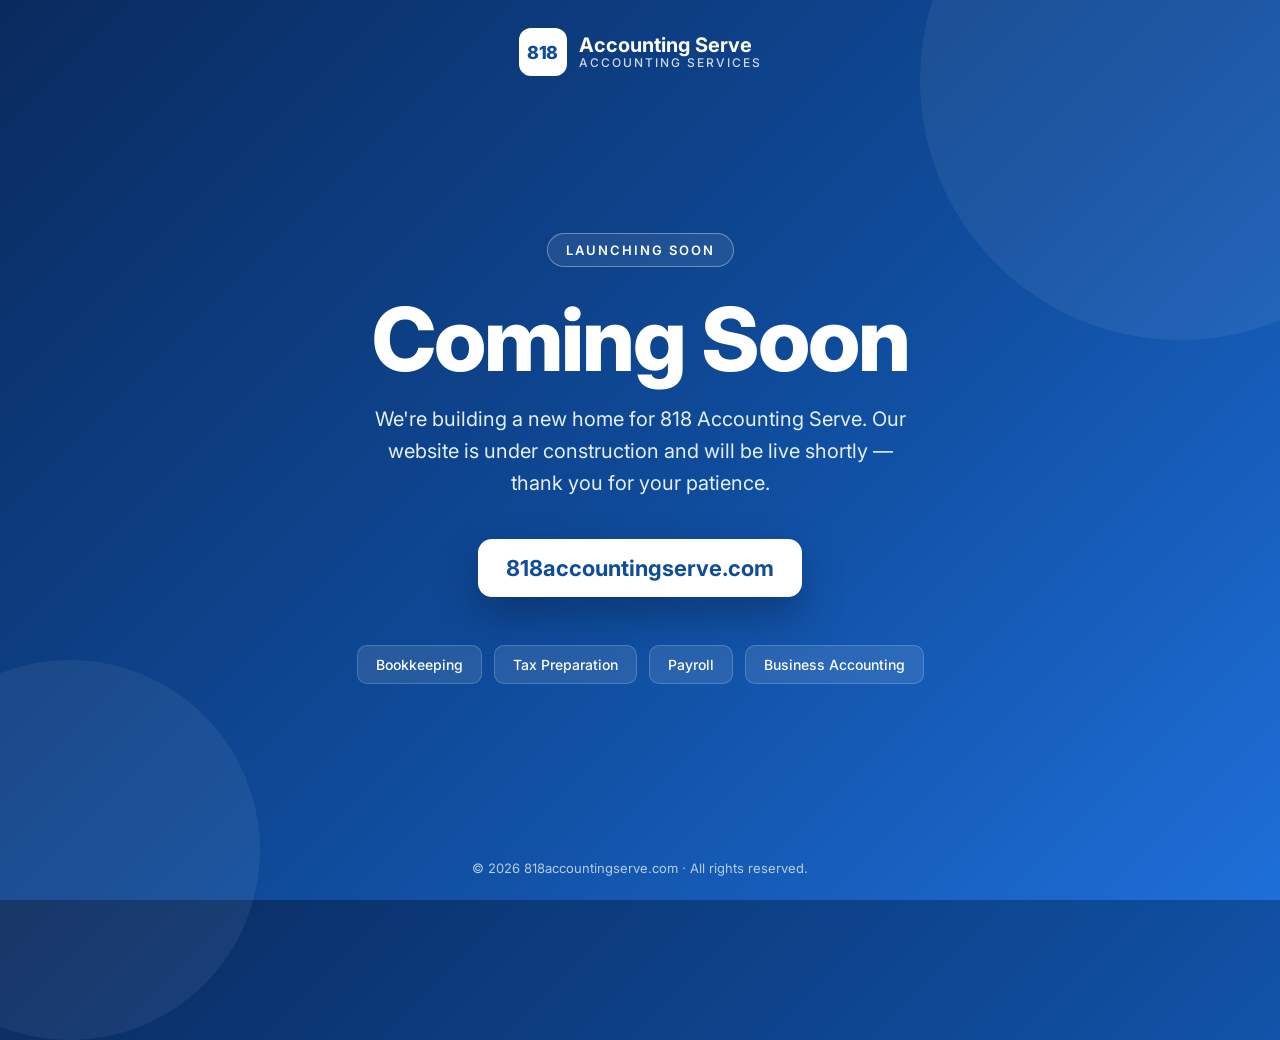
==== index.html @ 69076a6e "init" ====
<!DOCTYPE html>
<html lang="en">
<head>
  <meta charset="UTF-8">
  <meta name="viewport" content="width=device-width, initial-scale=1.0">
  <title>818 Accounting Serve — Coming Soon</title>
  <meta name="description" content="818 Accounting Serve — our new website is coming soon.">
  <link rel="preconnect" href="https://fonts.googleapis.com">
  <link rel="preconnect" href="https://fonts.gstatic.com" crossorigin>
  <link href="https://fonts.googleapis.com/css2?family=Inter:wght@400;500;600;700;800&display=swap" rel="stylesheet">
  <style>
    :root {
      --blue-900: #0a2a5e;
      --blue-700: #0f4c9c;
      --blue-500: #1e6fd9;
      --blue-100: #e6f0fc;
      --white: #ffffff;
    }

    * { box-sizing: border-box; margin: 0; padding: 0; }

    html, body { height: 100%; }

    body {
      font-family: "Inter", system-ui, -apple-system, "Segoe UI", Roboto, sans-serif;
      color: var(--white);
      background: linear-gradient(135deg, var(--blue-900) 0%, var(--blue-700) 55%, var(--blue-500) 100%);
      min-height: 100vh;
      display: flex;
      flex-direction: column;
      overflow-x: hidden;
      position: relative;
    }

    /* soft decorative circles */
    body::before,
    body::after {
      content: "";
      position: absolute;
      border-radius: 50%;
      background: rgba(255, 255, 255, 0.06);
      pointer-events: none;
    }
    body::before { width: 520px; height: 520px; top: -180px; right: -160px; }
    body::after  { width: 380px; height: 380px; bottom: -140px; left: -120px; }

    header {
      padding: 28px 24px;
      display: flex;
      justify-content: center;
      position: relative;
      z-index: 1;
    }

    .logo {
      display: flex;
      align-items: center;
      gap: 12px;
      text-decoration: none;
      color: var(--white);
    }
    .logo-mark {
      width: 48px;
      height: 48px;
      border-radius: 12px;
      background: var(--white);
      color: var(--blue-700);
      display: grid;
      place-items: center;
      font-weight: 800;
      font-size: 18px;
      letter-spacing: -0.5px;
    }
    .logo-text {
      font-weight: 700;
      font-size: 20px;
      line-height: 1.1;
    }
    .logo-text span {
      display: block;
      font-weight: 500;
      font-size: 12px;
      letter-spacing: 2px;
      text-transform: uppercase;
      opacity: 0.8;
    }

    main {
      flex: 1;
      display: flex;
      align-items: center;
      justify-content: center;
      padding: 24px 16px 48px;
      position: relative;
      z-index: 1;
    }

    .card {
      max-width: 720px;
      width: 100%;
      text-align: center;
    }

    .badge {
      display: inline-block;
      padding: 8px 18px;
      border: 1px solid rgba(255, 255, 255, 0.35);
      border-radius: 999px;
      font-size: 13px;
      font-weight: 600;
      letter-spacing: 2px;
      text-transform: uppercase;
      margin-bottom: 28px;
      background: rgba(255, 255, 255, 0.08);
    }

    h1 {
      font-size: clamp(44px, 9vw, 88px);
      font-weight: 800;
      letter-spacing: -2px;
      line-height: 1;
      margin-bottom: 20px;
    }

    .tagline {
      font-size: clamp(16px, 2.4vw, 20px);
      line-height: 1.6;
      color: var(--blue-100);
      max-width: 560px;
      margin: 0 auto 40px;
    }

    .domain {
      display: inline-block;
      background: var(--white);
      color: var(--blue-700);
      font-weight: 700;
      font-size: clamp(16px, 2.6vw, 22px);
      padding: 16px 28px;
      border-radius: 14px;
      box-shadow: 0 18px 40px rgba(5, 20, 50, 0.35);
      text-decoration: none;
      word-break: break-all;
      transition: transform 0.2s ease, box-shadow 0.2s ease;
    }
    .domain:hover {
      transform: translateY(-2px);
      box-shadow: 0 22px 48px rgba(5, 20, 50, 0.45);
    }

    .services {
      display: flex;
      flex-wrap: wrap;
      justify-content: center;
      gap: 12px;
      margin-top: 48px;
      list-style: none;
    }
    .services li {
      padding: 10px 18px;
      border-radius: 10px;
      background: rgba(255, 255, 255, 0.1);
      border: 1px solid rgba(255, 255, 255, 0.18);
      font-size: 14px;
      font-weight: 500;
    }

    footer {
      text-align: center;
      padding: 24px 16px;
      font-size: 13px;
      color: rgba(255, 255, 255, 0.7);
      position: relative;
      z-index: 1;
    }
  </style>
</head>
<body>
  <header>
    <a class="logo" href="https://818accountingserve.com">
      <div class="logo-mark">818</div>
      <div class="logo-text">
        Accounting Serve
        <span>Accounting Services</span>
      </div>
    </a>
  </header>

  <main>
    <div class="card">
      <div class="badge">Launching Soon</div>
      <h1>Coming Soon</h1>
      <p class="tagline">
        We're building a new home for 818 Accounting Serve.
        Our website is under construction and will be live shortly — thank you for your patience.
      </p>

      <a class="domain" href="https://818accountingserve.com">818accountingserve.com</a>

      <ul class="services">
        <li>Bookkeeping</li>
        <li>Tax Preparation</li>
        <li>Payroll</li>
        <li>Business Accounting</li>
      </ul>
    </div>
  </main>

  <footer>
    &copy; <span id="year">2026</span> 818accountingserve.com &middot; All rights reserved.
  </footer>

  <script>
    document.getElementById("year").textContent = new Date().getFullYear();
  </script>
</body>
</html>
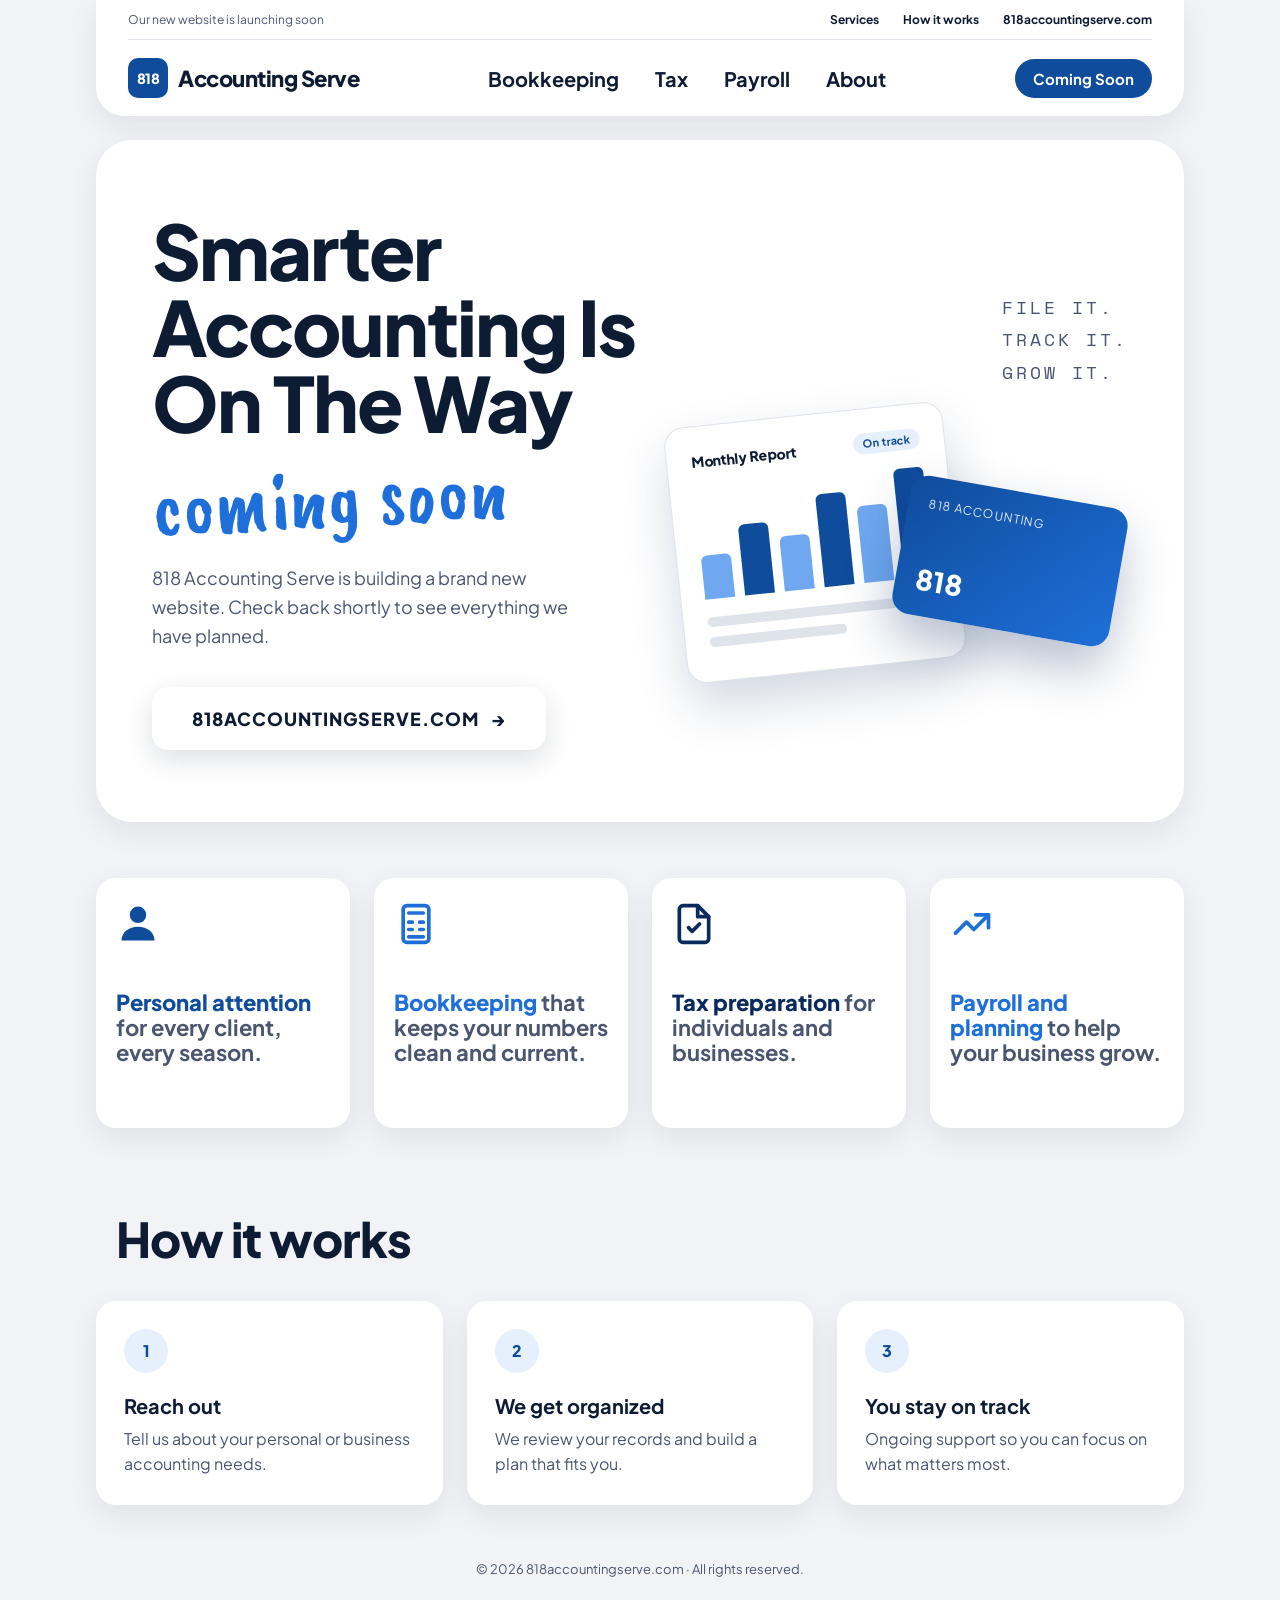
==== commit 0ee1ef6d: "UI work" ====
--- a/index.html
+++ b/index.html
@@ -3,212 +3,410 @@
 <head>
   <meta charset="UTF-8">
   <meta name="viewport" content="width=device-width, initial-scale=1.0">
-  <title>818 Accounting Serve — Coming Soon</title>
-  <meta name="description" content="818 Accounting Serve — our new website is coming soon.">
+  <title>818 Accounting Serve | Coming Soon</title>
+  <meta name="description" content="818 Accounting Serve. Our new website is coming soon.">
   <link rel="preconnect" href="https://fonts.googleapis.com">
   <link rel="preconnect" href="https://fonts.gstatic.com" crossorigin>
-  <link href="https://fonts.googleapis.com/css2?family=Inter:wght@400;500;600;700;800&display=swap" rel="stylesheet">
+  <link href="https://fonts.googleapis.com/css2?family=Plus+Jakarta+Sans:wght@500;600;700;800&family=Caveat+Brush&family=Space+Mono&display=swap" rel="stylesheet">
   <style>
     :root {
+      --page: #f2f3f6;
+      --white: #ffffff;
+      --ink: #0d1b33;
+      --muted: #4a5670;
       --blue-900: #0a2a5e;
       --blue-700: #0f4c9c;
       --blue-500: #1e6fd9;
+      --blue-300: #6fa8f0;
       --blue-100: #e6f0fc;
-      --white: #ffffff;
+      --line: #dfe3ea;
+      --shadow: 0 10px 30px rgba(13, 27, 51, 0.08);
     }
 
     * { box-sizing: border-box; margin: 0; padding: 0; }
 
-    html, body { height: 100%; }
-
     body {
-      font-family: "Inter", system-ui, -apple-system, "Segoe UI", Roboto, sans-serif;
+      font-family: "Plus Jakarta Sans", system-ui, -apple-system, "Segoe UI", Roboto, sans-serif;
+      background: var(--page);
+      color: var(--ink);
+      overflow-x: hidden;
+    }
+
+    a { color: inherit; text-decoration: none; }
+
+    .wrap {
+      max-width: 1120px;
+      margin: 0 auto;
+      padding: 0 16px;
+    }
+
+    /* ---------- Header ---------- */
+    .header {
+      background: var(--white);
+      border-radius: 0 0 28px 28px;
+      box-shadow: var(--shadow);
+      padding: 0 32px;
+    }
+    .topbar {
+      display: flex;
+      justify-content: space-between;
+      align-items: center;
+      gap: 16px;
+      padding: 12px 0;
+      border-bottom: 1px solid var(--line);
+      font-size: 12px;
+      color: var(--muted);
+    }
+    .topbar nav { display: flex; gap: 24px; font-weight: 700; color: var(--ink); }
+    .navbar {
+      display: flex;
+      justify-content: space-between;
+      align-items: center;
+      padding: 18px 0;
+    }
+    .logo {
+      display: flex;
+      align-items: center;
+      gap: 10px;
+      font-weight: 800;
+      font-size: 22px;
+      letter-spacing: -0.5px;
+    }
+    .logo-mark {
+      width: 40px;
+      height: 40px;
+      border-radius: 10px;
+      background: var(--blue-700);
       color: var(--white);
-      background: linear-gradient(135deg, var(--blue-900) 0%, var(--blue-700) 55%, var(--blue-500) 100%);
-      min-height: 100vh;
+      display: grid;
+      place-items: center;
+      font-size: 14px;
+    }
+    .menu { display: flex; gap: 36px; font-weight: 700; font-size: 20px; }
+    .menu a:hover { color: var(--blue-500); }
+    .notify {
+      font-weight: 700;
+      font-size: 15px;
+      padding: 10px 18px;
+      border-radius: 999px;
+      background: var(--blue-700);
+      color: var(--white);
+    }
+    .notify:hover { background: var(--blue-500); }
+
+    /* ---------- Hero ---------- */
+    .hero {
+      margin-top: 24px;
+      background: var(--white);
+      border-radius: 36px;
+      box-shadow: var(--shadow);
+      display: grid;
+      grid-template-columns: 1.1fr 1fr;
+      align-items: center;
+      gap: 24px;
+      padding: 72px 56px;
+      position: relative;
+      overflow: hidden;
+    }
+    .hero h1 {
+      font-size: clamp(44px, 6.5vw, 76px);
+      font-weight: 800;
+      line-height: 1;
+      letter-spacing: -2px;
+    }
+    .script {
+      font-family: "Caveat Brush", cursive;
+      color: var(--blue-500);
+      font-size: clamp(48px, 7vw, 84px);
+      line-height: 1.1;
+      margin: 12px 0 20px;
+      transform: rotate(-3deg);
+      display: inline-block;
+    }
+    .hero p {
+      color: var(--muted);
+      font-size: 18px;
+      line-height: 1.6;
+      max-width: 440px;
+      margin-bottom: 36px;
+    }
+    .btn {
+      display: inline-flex;
+      align-items: center;
+      gap: 12px;
+      padding: 20px 40px;
+      border-radius: 16px;
+      background: var(--white);
+      box-shadow: 0 10px 28px rgba(13, 27, 51, 0.14);
+      font-weight: 800;
+      font-size: 18px;
+      letter-spacing: 1px;
+      text-transform: uppercase;
+      transition: transform 0.2s ease, box-shadow 0.2s ease;
+    }
+    .btn:hover { transform: translateY(-2px); box-shadow: 0 14px 34px rgba(13, 27, 51, 0.18); }
+
+    /* hero visual */
+    .visual {
+      position: relative;
+      min-height: 380px;
+    }
+    .mono {
+      font-family: "Space Mono", monospace;
+      font-size: 18px;
+      letter-spacing: 3px;
+      line-height: 1.8;
+      color: var(--muted);
+      position: absolute;
+      top: 0;
+      right: 0;
+    }
+    .doc {
+      position: absolute;
+      left: 0;
+      bottom: 0;
+      width: 280px;
+      background: var(--white);
+      border: 1px solid var(--line);
+      border-radius: 20px;
+      box-shadow: 0 24px 50px rgba(10, 42, 94, 0.18);
+      padding: 24px;
+      transform: rotate(-6deg);
+    }
+    .doc-head {
+      display: flex;
+      justify-content: space-between;
+      align-items: center;
+      margin-bottom: 18px;
+      font-weight: 800;
+      font-size: 14px;
+    }
+    .doc-head span {
+      font-size: 11px;
+      font-weight: 700;
+      color: var(--blue-700);
+      background: var(--blue-100);
+      padding: 4px 10px;
+      border-radius: 999px;
+    }
+    .bars {
+      display: flex;
+      align-items: flex-end;
+      gap: 10px;
+      height: 110px;
+      margin-bottom: 18px;
+    }
+    .bars div { flex: 1; border-radius: 6px 6px 0 0; background: var(--blue-300); }
+    .bars div:nth-child(even) { background: var(--blue-700); }
+    .row { height: 10px; border-radius: 6px; background: var(--line); margin-bottom: 10px; }
+    .row.short { width: 60%; }
+    .card-blue {
+      position: absolute;
+      right: 8px;
+      bottom: 40px;
+      width: 220px;
+      height: 140px;
+      border-radius: 18px;
+      background: linear-gradient(135deg, var(--blue-700), var(--blue-500));
+      box-shadow: 0 24px 50px rgba(10, 42, 94, 0.3);
+      transform: rotate(10deg);
+      color: var(--white);
+      padding: 20px;
       display: flex;
       flex-direction: column;
-      overflow-x: hidden;
-      position: relative;
-    }
-
-    /* soft decorative circles */
-    body::before,
-    body::after {
-      content: "";
-      position: absolute;
+      justify-content: space-between;
+    }
+    .card-blue strong { font-size: 28px; font-weight: 800; }
+    .card-blue small { font-size: 12px; opacity: 0.85; letter-spacing: 1px; text-transform: uppercase; }
+
+    /* ---------- Features ---------- */
+    .features {
+      display: grid;
+      grid-template-columns: repeat(4, 1fr);
+      gap: 24px;
+      margin-top: 56px;
+    }
+    .feature {
+      background: var(--white);
+      border-radius: 20px;
+      box-shadow: var(--shadow);
+      padding: 24px 20px 40px;
+      min-height: 250px;
+    }
+    .feature svg { width: 44px; height: 44px; margin-bottom: 40px; }
+    .feature p {
+      font-size: 22px;
+      font-weight: 700;
+      line-height: 1.15;
+      color: var(--muted);
+    }
+    .feature p b { color: var(--blue-700); font-weight: 800; }
+    .feature:nth-child(2) p b { color: var(--blue-500); }
+    .feature:nth-child(3) p b { color: var(--blue-900); }
+    .feature:nth-child(4) p b { color: var(--blue-500); }
+
+    /* ---------- How it works ---------- */
+    .how { margin-top: 80px; }
+    .how h2 {
+      font-size: clamp(36px, 5vw, 48px);
+      font-weight: 800;
+      letter-spacing: -1px;
+      margin-bottom: 32px;
+      padding-left: 20px;
+    }
+    .steps {
+      display: grid;
+      grid-template-columns: repeat(3, 1fr);
+      gap: 24px;
+    }
+    .step {
+      background: var(--white);
+      border-radius: 20px;
+      box-shadow: var(--shadow);
+      padding: 28px;
+    }
+    .step .num {
+      width: 44px;
+      height: 44px;
       border-radius: 50%;
-      background: rgba(255, 255, 255, 0.06);
-      pointer-events: none;
-    }
-    body::before { width: 520px; height: 520px; top: -180px; right: -160px; }
-    body::after  { width: 380px; height: 380px; bottom: -140px; left: -120px; }
-
-    header {
-      padding: 28px 24px;
-      display: flex;
-      justify-content: center;
-      position: relative;
-      z-index: 1;
-    }
-
-    .logo {
-      display: flex;
-      align-items: center;
-      gap: 12px;
-      text-decoration: none;
-      color: var(--white);
-    }
-    .logo-mark {
-      width: 48px;
-      height: 48px;
-      border-radius: 12px;
-      background: var(--white);
+      background: var(--blue-100);
       color: var(--blue-700);
       display: grid;
       place-items: center;
       font-weight: 800;
-      font-size: 18px;
-      letter-spacing: -0.5px;
-    }
-    .logo-text {
-      font-weight: 700;
-      font-size: 20px;
-      line-height: 1.1;
-    }
-    .logo-text span {
-      display: block;
-      font-weight: 500;
-      font-size: 12px;
-      letter-spacing: 2px;
-      text-transform: uppercase;
-      opacity: 0.8;
-    }
-
-    main {
-      flex: 1;
-      display: flex;
-      align-items: center;
-      justify-content: center;
-      padding: 24px 16px 48px;
-      position: relative;
-      z-index: 1;
-    }
-
-    .card {
-      max-width: 720px;
-      width: 100%;
-      text-align: center;
-    }
-
-    .badge {
-      display: inline-block;
-      padding: 8px 18px;
-      border: 1px solid rgba(255, 255, 255, 0.35);
-      border-radius: 999px;
-      font-size: 13px;
-      font-weight: 600;
-      letter-spacing: 2px;
-      text-transform: uppercase;
-      margin-bottom: 28px;
-      background: rgba(255, 255, 255, 0.08);
-    }
-
-    h1 {
-      font-size: clamp(44px, 9vw, 88px);
-      font-weight: 800;
-      letter-spacing: -2px;
-      line-height: 1;
       margin-bottom: 20px;
     }
-
-    .tagline {
-      font-size: clamp(16px, 2.4vw, 20px);
-      line-height: 1.6;
-      color: var(--blue-100);
-      max-width: 560px;
-      margin: 0 auto 40px;
-    }
-
-    .domain {
-      display: inline-block;
-      background: var(--white);
-      color: var(--blue-700);
-      font-weight: 700;
-      font-size: clamp(16px, 2.6vw, 22px);
-      padding: 16px 28px;
-      border-radius: 14px;
-      box-shadow: 0 18px 40px rgba(5, 20, 50, 0.35);
-      text-decoration: none;
-      word-break: break-all;
-      transition: transform 0.2s ease, box-shadow 0.2s ease;
-    }
-    .domain:hover {
-      transform: translateY(-2px);
-      box-shadow: 0 22px 48px rgba(5, 20, 50, 0.45);
-    }
-
-    .services {
-      display: flex;
-      flex-wrap: wrap;
-      justify-content: center;
-      gap: 12px;
-      margin-top: 48px;
-      list-style: none;
-    }
-    .services li {
-      padding: 10px 18px;
-      border-radius: 10px;
-      background: rgba(255, 255, 255, 0.1);
-      border: 1px solid rgba(255, 255, 255, 0.18);
-      font-size: 14px;
-      font-weight: 500;
-    }
+    .step h3 { font-size: 20px; margin-bottom: 8px; }
+    .step p { color: var(--muted); line-height: 1.6; }
 
     footer {
       text-align: center;
-      padding: 24px 16px;
+      padding: 56px 16px 40px;
       font-size: 13px;
-      color: rgba(255, 255, 255, 0.7);
-      position: relative;
-      z-index: 1;
+      color: var(--muted);
+    }
+
+    /* ---------- Responsive ---------- */
+    @media (max-width: 960px) {
+      .menu { display: none; }
+      .hero { grid-template-columns: 1fr; padding: 48px 28px; }
+      .visual { min-height: 340px; }
+      .features { grid-template-columns: repeat(2, 1fr); }
+      .steps { grid-template-columns: 1fr; }
+    }
+    @media (max-width: 560px) {
+      .header { padding: 0 20px; }
+      .topbar nav { display: none; }
+      .features { grid-template-columns: 1fr; }
+      .feature { min-height: 0; }
+      .feature svg { margin-bottom: 20px; }
+      .mono { position: static; margin-bottom: 16px; font-size: 15px; }
+      .visual { min-height: 0; display: flex; flex-direction: column; align-items: center; }
+      .doc { position: relative; width: 100%; max-width: 280px; }
+      .card-blue { position: relative; right: auto; bottom: auto; margin-top: -40px; align-self: flex-end; }
+      .btn { padding: 18px 28px; font-size: 16px; }
     }
   </style>
 </head>
 <body>
-  <header>
-    <a class="logo" href="https://818accountingserve.com">
-      <div class="logo-mark">818</div>
-      <div class="logo-text">
-        Accounting Serve
-        <span>Accounting Services</span>
-      </div>
-    </a>
-  </header>
-
-  <main>
-    <div class="card">
-      <div class="badge">Launching Soon</div>
-      <h1>Coming Soon</h1>
-      <p class="tagline">
-        We're building a new home for 818 Accounting Serve.
-        Our website is under construction and will be live shortly — thank you for your patience.
-      </p>
-
-      <a class="domain" href="https://818accountingserve.com">818accountingserve.com</a>
-
-      <ul class="services">
-        <li>Bookkeeping</li>
-        <li>Tax Preparation</li>
-        <li>Payroll</li>
-        <li>Business Accounting</li>
-      </ul>
-    </div>
-  </main>
-
-  <footer>
-    &copy; <span id="year">2026</span> 818accountingserve.com &middot; All rights reserved.
-  </footer>
+  <div class="wrap">
+    <header class="header">
+      <div class="topbar">
+        <span>Our new website is launching soon</span>
+        <nav>
+          <a href="#services">Services</a>
+          <a href="#how">How it works</a>
+          <a href="https://818accountingserve.com">818accountingserve.com</a>
+        </nav>
+      </div>
+      <div class="navbar">
+        <a class="logo" href="https://818accountingserve.com">
+          <span class="logo-mark">818</span>
+          Accounting Serve
+        </a>
+        <nav class="menu">
+          <a href="#services">Bookkeeping</a>
+          <a href="#services">Tax</a>
+          <a href="#services">Payroll</a>
+          <a href="#how">About</a>
+        </nav>
+        <a class="notify" href="#how">Coming Soon</a>
+      </div>
+    </header>
+
+    <section class="hero">
+      <div>
+        <h1>Smarter Accounting Is On The Way</h1>
+        <div class="script">coming soon</div>
+        <p>818 Accounting Serve is building a brand new website. Check back shortly to see everything we have planned.</p>
+        <a class="btn" href="https://818accountingserve.com">818accountingserve.com <span aria-hidden="true">&rarr;</span></a>
+      </div>
+      <div class="visual" aria-hidden="true">
+        <div class="mono">FILE IT.<br>TRACK IT.<br>GROW IT.</div>
+        <div class="doc">
+          <div class="doc-head">Monthly Report <span>On track</span></div>
+          <div class="bars">
+            <div style="height:40%"></div>
+            <div style="height:65%"></div>
+            <div style="height:50%"></div>
+            <div style="height:85%"></div>
+            <div style="height:70%"></div>
+            <div style="height:100%"></div>
+          </div>
+          <div class="row"></div>
+          <div class="row short"></div>
+        </div>
+        <div class="card-blue">
+          <small>818 Accounting</small>
+          <strong>818</strong>
+        </div>
+      </div>
+    </section>
+
+    <section class="features" id="services">
+      <div class="feature">
+        <svg viewBox="0 0 24 24" fill="#0f4c9c"><circle cx="12" cy="7" r="4.5"/><path d="M3 21c0-4.4 4-7.5 9-7.5s9 3.1 9 7.5z"/></svg>
+        <p><b>Personal attention</b> for every client, every season.</p>
+      </div>
+      <div class="feature">
+        <svg viewBox="0 0 24 24" fill="none" stroke="#1e6fd9" stroke-width="2" stroke-linecap="round" stroke-linejoin="round"><rect x="5" y="2" width="14" height="20" rx="2"/><path d="M8 6h8M8 11h2M14 11h2M8 15h2M14 15h2M8 19h8"/></svg>
+        <p><b>Bookkeeping</b> that keeps your numbers clean and current.</p>
+      </div>
+      <div class="feature">
+        <svg viewBox="0 0 24 24" fill="none" stroke="#0a2a5e" stroke-width="2" stroke-linecap="round" stroke-linejoin="round"><path d="M14 2H6a2 2 0 0 0-2 2v16a2 2 0 0 0 2 2h12a2 2 0 0 0 2-2V8z"/><path d="M14 2v6h6M9 14l2 2 4-4"/></svg>
+        <p><b>Tax preparation</b> for individuals and businesses.</p>
+      </div>
+      <div class="feature">
+        <svg viewBox="0 0 24 24" fill="none" stroke="#1e6fd9" stroke-width="2" stroke-linecap="round" stroke-linejoin="round"><path d="M3 17l6-6 4 4 8-8"/><path d="M14 7h7v7"/></svg>
+        <p><b>Payroll and planning</b> to help your business grow.</p>
+      </div>
+    </section>
+
+    <section class="how" id="how">
+      <h2>How it works</h2>
+      <div class="steps">
+        <div class="step">
+          <div class="num">1</div>
+          <h3>Reach out</h3>
+          <p>Tell us about your personal or business accounting needs.</p>
+        </div>
+        <div class="step">
+          <div class="num">2</div>
+          <h3>We get organized</h3>
+          <p>We review your records and build a plan that fits you.</p>
+        </div>
+        <div class="step">
+          <div class="num">3</div>
+          <h3>You stay on track</h3>
+          <p>Ongoing support so you can focus on what matters most.</p>
+        </div>
+      </div>
+    </section>
+
+    <footer>
+      &copy; <span id="year">2026</span> 818accountingserve.com &middot; All rights reserved.
+    </footer>
+  </div>
 
   <script>
     document.getElementById("year").textContent = new Date().getFullYear();
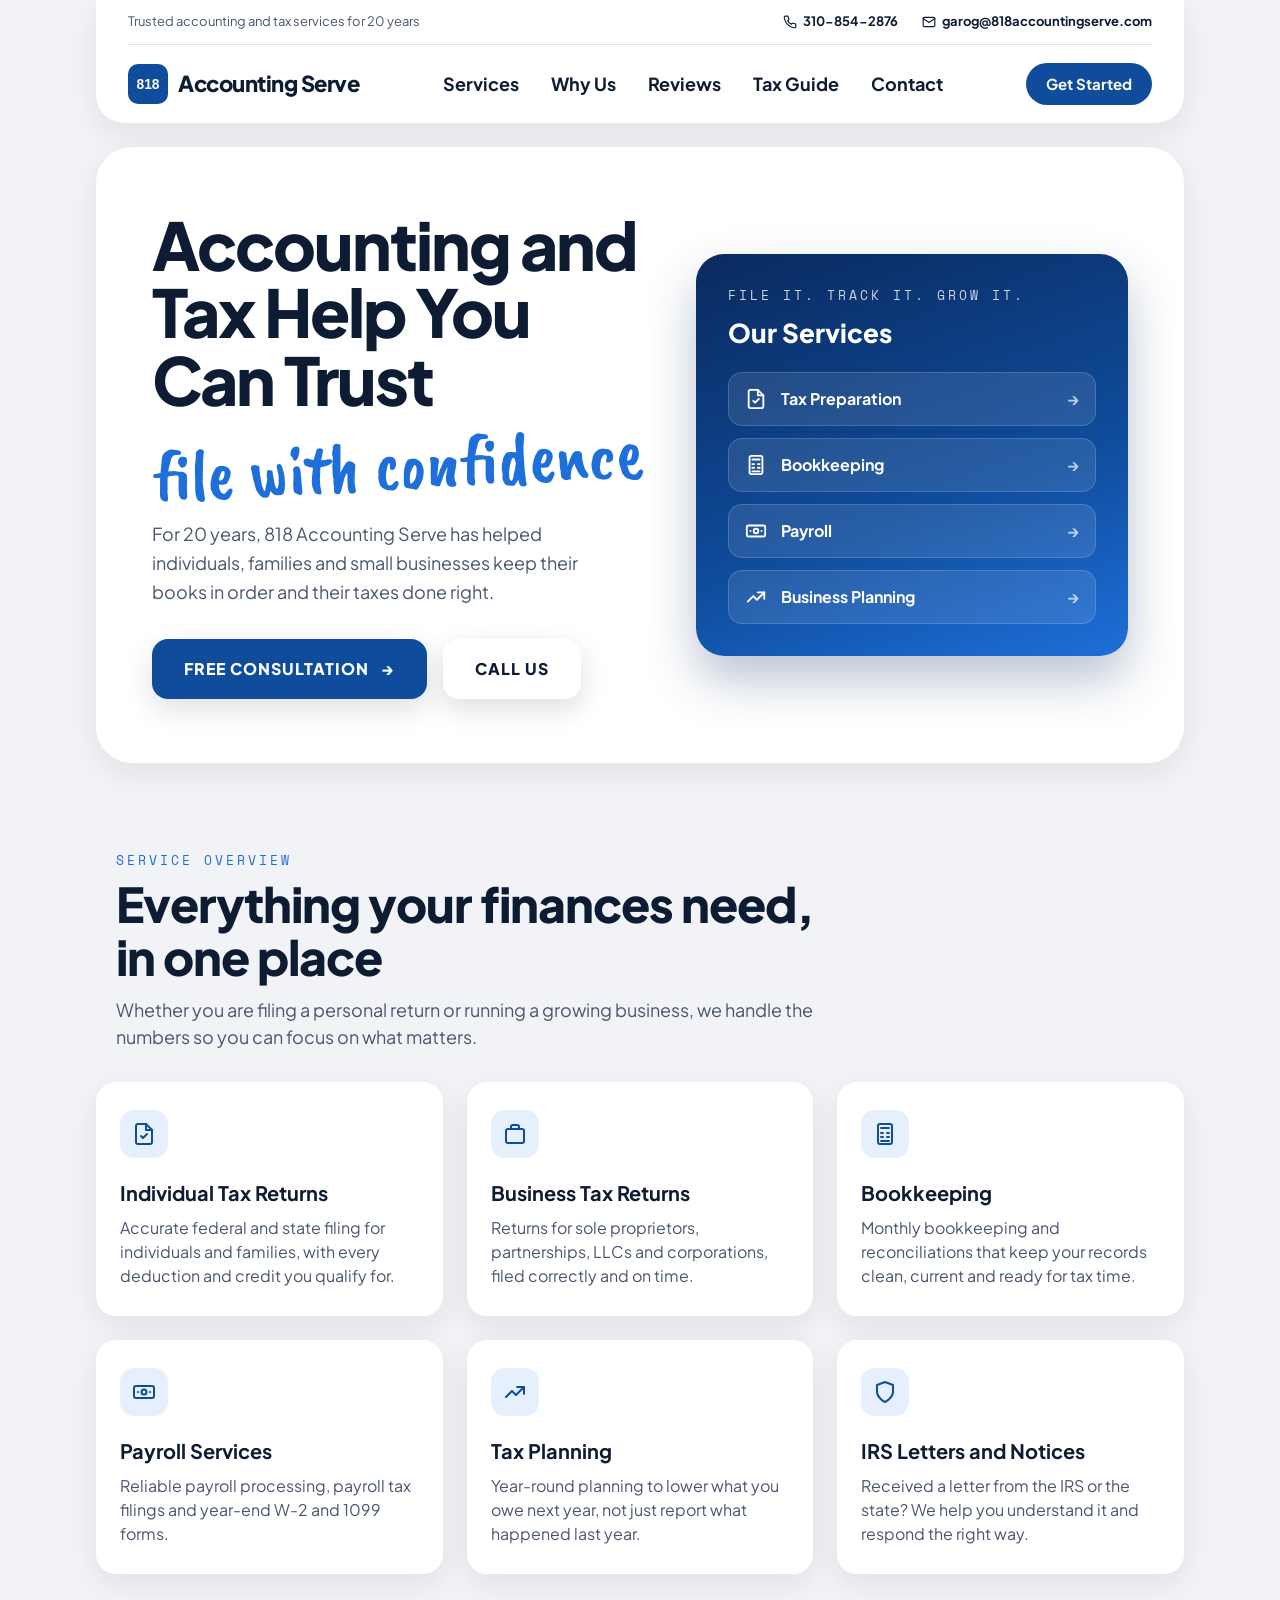
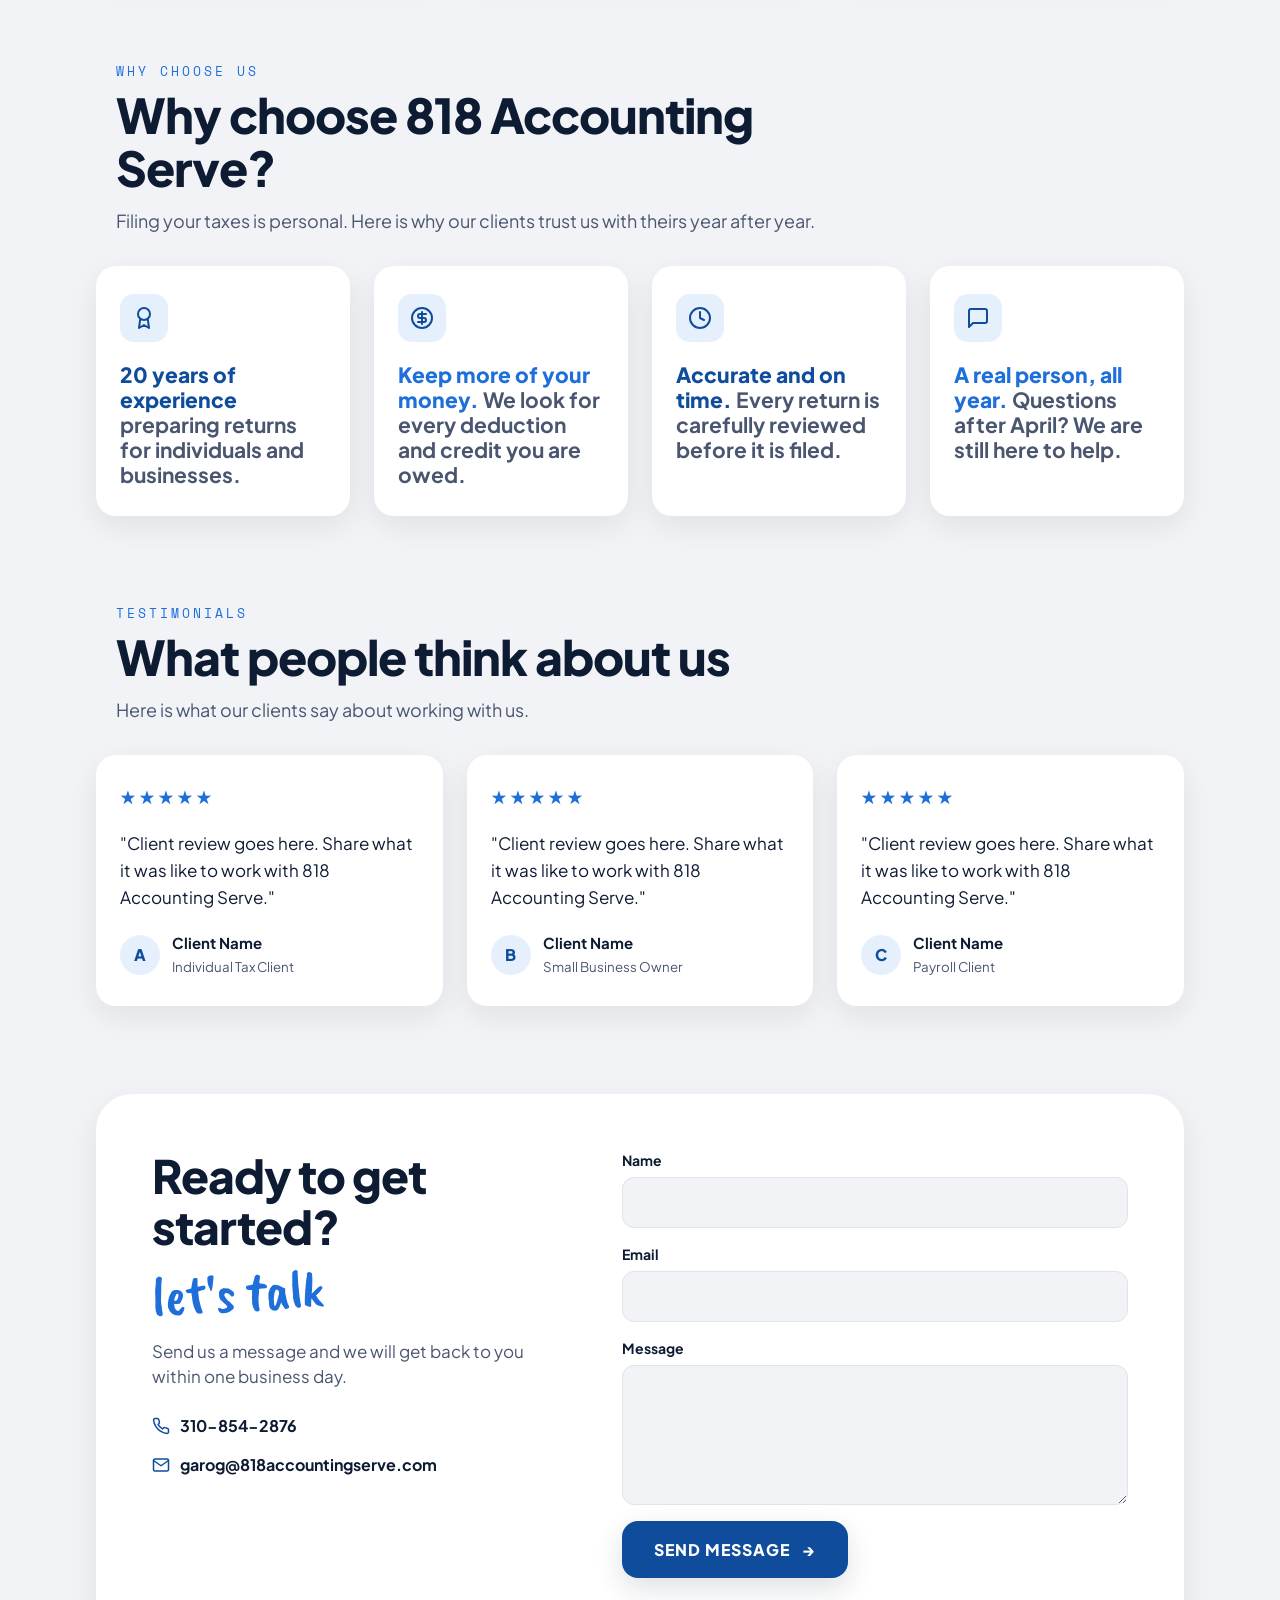
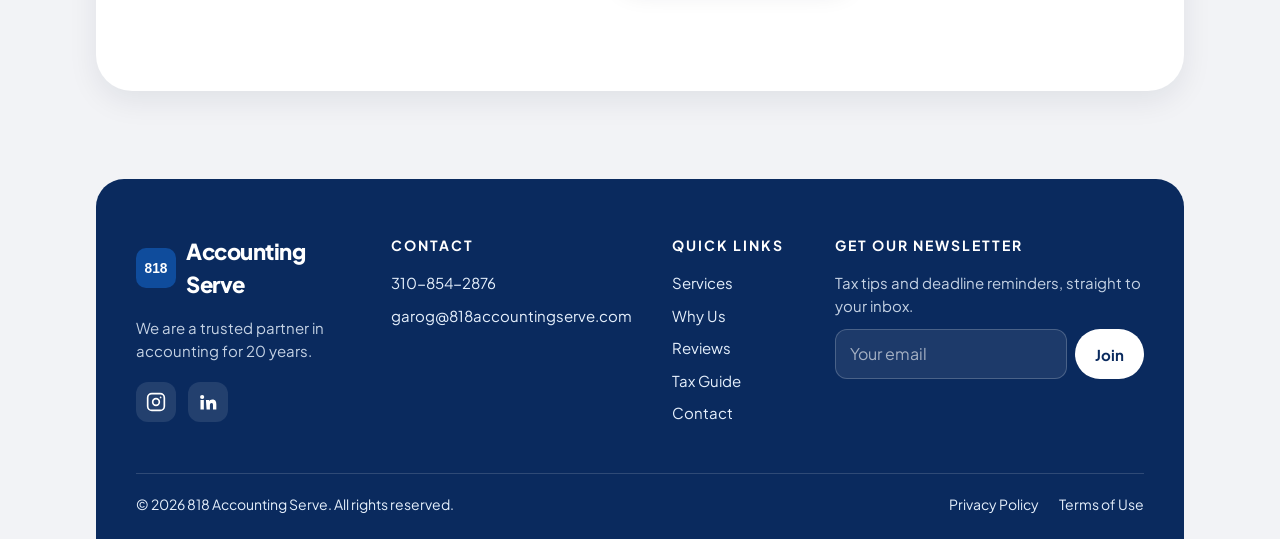
==== commit 5e8482d7: "landing page" ====
--- a/index.html
+++ b/index.html
@@ -3,413 +3,272 @@
 <head>
   <meta charset="UTF-8">
   <meta name="viewport" content="width=device-width, initial-scale=1.0">
-  <title>818 Accounting Serve | Coming Soon</title>
-  <meta name="description" content="818 Accounting Serve. Our new website is coming soon.">
+  <title>818 Accounting Serve | Accounting and Tax Services</title>
+  <meta name="description" content="818 Accounting Serve. Trusted accounting, bookkeeping, payroll and tax preparation for individuals and businesses for 20 years.">
+  <link rel="icon" href="src/img/logo.svg" type="image/svg+xml">
   <link rel="preconnect" href="https://fonts.googleapis.com">
   <link rel="preconnect" href="https://fonts.gstatic.com" crossorigin>
   <link href="https://fonts.googleapis.com/css2?family=Plus+Jakarta+Sans:wght@500;600;700;800&family=Caveat+Brush&family=Space+Mono&display=swap" rel="stylesheet">
-  <style>
-    :root {
-      --page: #f2f3f6;
-      --white: #ffffff;
-      --ink: #0d1b33;
-      --muted: #4a5670;
-      --blue-900: #0a2a5e;
-      --blue-700: #0f4c9c;
-      --blue-500: #1e6fd9;
-      --blue-300: #6fa8f0;
-      --blue-100: #e6f0fc;
-      --line: #dfe3ea;
-      --shadow: 0 10px 30px rgba(13, 27, 51, 0.08);
-    }
-
-    * { box-sizing: border-box; margin: 0; padding: 0; }
-
-    body {
-      font-family: "Plus Jakarta Sans", system-ui, -apple-system, "Segoe UI", Roboto, sans-serif;
-      background: var(--page);
-      color: var(--ink);
-      overflow-x: hidden;
-    }
-
-    a { color: inherit; text-decoration: none; }
-
-    .wrap {
-      max-width: 1120px;
-      margin: 0 auto;
-      padding: 0 16px;
-    }
-
-    /* ---------- Header ---------- */
-    .header {
-      background: var(--white);
-      border-radius: 0 0 28px 28px;
-      box-shadow: var(--shadow);
-      padding: 0 32px;
-    }
-    .topbar {
-      display: flex;
-      justify-content: space-between;
-      align-items: center;
-      gap: 16px;
-      padding: 12px 0;
-      border-bottom: 1px solid var(--line);
-      font-size: 12px;
-      color: var(--muted);
-    }
-    .topbar nav { display: flex; gap: 24px; font-weight: 700; color: var(--ink); }
-    .navbar {
-      display: flex;
-      justify-content: space-between;
-      align-items: center;
-      padding: 18px 0;
-    }
-    .logo {
-      display: flex;
-      align-items: center;
-      gap: 10px;
-      font-weight: 800;
-      font-size: 22px;
-      letter-spacing: -0.5px;
-    }
-    .logo-mark {
-      width: 40px;
-      height: 40px;
-      border-radius: 10px;
-      background: var(--blue-700);
-      color: var(--white);
-      display: grid;
-      place-items: center;
-      font-size: 14px;
-    }
-    .menu { display: flex; gap: 36px; font-weight: 700; font-size: 20px; }
-    .menu a:hover { color: var(--blue-500); }
-    .notify {
-      font-weight: 700;
-      font-size: 15px;
-      padding: 10px 18px;
-      border-radius: 999px;
-      background: var(--blue-700);
-      color: var(--white);
-    }
-    .notify:hover { background: var(--blue-500); }
-
-    /* ---------- Hero ---------- */
-    .hero {
-      margin-top: 24px;
-      background: var(--white);
-      border-radius: 36px;
-      box-shadow: var(--shadow);
-      display: grid;
-      grid-template-columns: 1.1fr 1fr;
-      align-items: center;
-      gap: 24px;
-      padding: 72px 56px;
-      position: relative;
-      overflow: hidden;
-    }
-    .hero h1 {
-      font-size: clamp(44px, 6.5vw, 76px);
-      font-weight: 800;
-      line-height: 1;
-      letter-spacing: -2px;
-    }
-    .script {
-      font-family: "Caveat Brush", cursive;
-      color: var(--blue-500);
-      font-size: clamp(48px, 7vw, 84px);
-      line-height: 1.1;
-      margin: 12px 0 20px;
-      transform: rotate(-3deg);
-      display: inline-block;
-    }
-    .hero p {
-      color: var(--muted);
-      font-size: 18px;
-      line-height: 1.6;
-      max-width: 440px;
-      margin-bottom: 36px;
-    }
-    .btn {
-      display: inline-flex;
-      align-items: center;
-      gap: 12px;
-      padding: 20px 40px;
-      border-radius: 16px;
-      background: var(--white);
-      box-shadow: 0 10px 28px rgba(13, 27, 51, 0.14);
-      font-weight: 800;
-      font-size: 18px;
-      letter-spacing: 1px;
-      text-transform: uppercase;
-      transition: transform 0.2s ease, box-shadow 0.2s ease;
-    }
-    .btn:hover { transform: translateY(-2px); box-shadow: 0 14px 34px rgba(13, 27, 51, 0.18); }
-
-    /* hero visual */
-    .visual {
-      position: relative;
-      min-height: 380px;
-    }
-    .mono {
-      font-family: "Space Mono", monospace;
-      font-size: 18px;
-      letter-spacing: 3px;
-      line-height: 1.8;
-      color: var(--muted);
-      position: absolute;
-      top: 0;
-      right: 0;
-    }
-    .doc {
-      position: absolute;
-      left: 0;
-      bottom: 0;
-      width: 280px;
-      background: var(--white);
-      border: 1px solid var(--line);
-      border-radius: 20px;
-      box-shadow: 0 24px 50px rgba(10, 42, 94, 0.18);
-      padding: 24px;
-      transform: rotate(-6deg);
-    }
-    .doc-head {
-      display: flex;
-      justify-content: space-between;
-      align-items: center;
-      margin-bottom: 18px;
-      font-weight: 800;
-      font-size: 14px;
-    }
-    .doc-head span {
-      font-size: 11px;
-      font-weight: 700;
-      color: var(--blue-700);
-      background: var(--blue-100);
-      padding: 4px 10px;
-      border-radius: 999px;
-    }
-    .bars {
-      display: flex;
-      align-items: flex-end;
-      gap: 10px;
-      height: 110px;
-      margin-bottom: 18px;
-    }
-    .bars div { flex: 1; border-radius: 6px 6px 0 0; background: var(--blue-300); }
-    .bars div:nth-child(even) { background: var(--blue-700); }
-    .row { height: 10px; border-radius: 6px; background: var(--line); margin-bottom: 10px; }
-    .row.short { width: 60%; }
-    .card-blue {
-      position: absolute;
-      right: 8px;
-      bottom: 40px;
-      width: 220px;
-      height: 140px;
-      border-radius: 18px;
-      background: linear-gradient(135deg, var(--blue-700), var(--blue-500));
-      box-shadow: 0 24px 50px rgba(10, 42, 94, 0.3);
-      transform: rotate(10deg);
-      color: var(--white);
-      padding: 20px;
-      display: flex;
-      flex-direction: column;
-      justify-content: space-between;
-    }
-    .card-blue strong { font-size: 28px; font-weight: 800; }
-    .card-blue small { font-size: 12px; opacity: 0.85; letter-spacing: 1px; text-transform: uppercase; }
-
-    /* ---------- Features ---------- */
-    .features {
-      display: grid;
-      grid-template-columns: repeat(4, 1fr);
-      gap: 24px;
-      margin-top: 56px;
-    }
-    .feature {
-      background: var(--white);
-      border-radius: 20px;
-      box-shadow: var(--shadow);
-      padding: 24px 20px 40px;
-      min-height: 250px;
-    }
-    .feature svg { width: 44px; height: 44px; margin-bottom: 40px; }
-    .feature p {
-      font-size: 22px;
-      font-weight: 700;
-      line-height: 1.15;
-      color: var(--muted);
-    }
-    .feature p b { color: var(--blue-700); font-weight: 800; }
-    .feature:nth-child(2) p b { color: var(--blue-500); }
-    .feature:nth-child(3) p b { color: var(--blue-900); }
-    .feature:nth-child(4) p b { color: var(--blue-500); }
-
-    /* ---------- How it works ---------- */
-    .how { margin-top: 80px; }
-    .how h2 {
-      font-size: clamp(36px, 5vw, 48px);
-      font-weight: 800;
-      letter-spacing: -1px;
-      margin-bottom: 32px;
-      padding-left: 20px;
-    }
-    .steps {
-      display: grid;
-      grid-template-columns: repeat(3, 1fr);
-      gap: 24px;
-    }
-    .step {
-      background: var(--white);
-      border-radius: 20px;
-      box-shadow: var(--shadow);
-      padding: 28px;
-    }
-    .step .num {
-      width: 44px;
-      height: 44px;
-      border-radius: 50%;
-      background: var(--blue-100);
-      color: var(--blue-700);
-      display: grid;
-      place-items: center;
-      font-weight: 800;
-      margin-bottom: 20px;
-    }
-    .step h3 { font-size: 20px; margin-bottom: 8px; }
-    .step p { color: var(--muted); line-height: 1.6; }
-
-    footer {
-      text-align: center;
-      padding: 56px 16px 40px;
-      font-size: 13px;
-      color: var(--muted);
-    }
-
-    /* ---------- Responsive ---------- */
-    @media (max-width: 960px) {
-      .menu { display: none; }
-      .hero { grid-template-columns: 1fr; padding: 48px 28px; }
-      .visual { min-height: 340px; }
-      .features { grid-template-columns: repeat(2, 1fr); }
-      .steps { grid-template-columns: 1fr; }
-    }
-    @media (max-width: 560px) {
-      .header { padding: 0 20px; }
-      .topbar nav { display: none; }
-      .features { grid-template-columns: 1fr; }
-      .feature { min-height: 0; }
-      .feature svg { margin-bottom: 20px; }
-      .mono { position: static; margin-bottom: 16px; font-size: 15px; }
-      .visual { min-height: 0; display: flex; flex-direction: column; align-items: center; }
-      .doc { position: relative; width: 100%; max-width: 280px; }
-      .card-blue { position: relative; right: auto; bottom: auto; margin-top: -40px; align-self: flex-end; }
-      .btn { padding: 18px 28px; font-size: 16px; }
-    }
-  </style>
+  <link rel="stylesheet" href="src/css/styles.css">
 </head>
 <body>
   <div class="wrap">
+
+    <!-- Header -->
     <header class="header">
       <div class="topbar">
-        <span>Our new website is launching soon</span>
-        <nav>
-          <a href="#services">Services</a>
-          <a href="#how">How it works</a>
-          <a href="https://818accountingserve.com">818accountingserve.com</a>
-        </nav>
+        <span>Trusted accounting and tax services for 20 years</span>
+        <div class="contact">
+          <a href="tel:+13108542876">
+            <svg viewBox="0 0 24 24" fill="none" stroke="currentColor" stroke-width="2" stroke-linecap="round" stroke-linejoin="round"><path d="M22 16.9v3a2 2 0 0 1-2.2 2 19.8 19.8 0 0 1-8.6-3.1 19.5 19.5 0 0 1-6-6A19.8 19.8 0 0 1 2.1 4.2 2 2 0 0 1 4.1 2h3a2 2 0 0 1 2 1.7c.1 1 .4 1.9.7 2.8a2 2 0 0 1-.5 2.1L8 9.9a16 16 0 0 0 6 6l1.3-1.3a2 2 0 0 1 2.1-.4c.9.3 1.8.6 2.8.7a2 2 0 0 1 1.7 2z"/></svg>
+            310-854-2876
+          </a>
+          <a href="mailto:garog@818accountingserve.com">
+            <svg viewBox="0 0 24 24" fill="none" stroke="currentColor" stroke-width="2" stroke-linecap="round" stroke-linejoin="round"><rect x="2" y="4" width="20" height="16" rx="2"/><path d="m22 6-10 7L2 6"/></svg>
+            garog@818accountingserve.com
+          </a>
+        </div>
       </div>
       <div class="navbar">
-        <a class="logo" href="https://818accountingserve.com">
-          <span class="logo-mark">818</span>
+        <a class="logo" href="index.html">
+          <img src="src/img/logo.svg" alt="">
           Accounting Serve
         </a>
         <nav class="menu">
-          <a href="#services">Bookkeeping</a>
-          <a href="#services">Tax</a>
-          <a href="#services">Payroll</a>
-          <a href="#how">About</a>
+          <a href="pages/services.html">Services</a>
+          <a href="pages/why-us.html">Why Us</a>
+          <a href="pages/reviews.html">Reviews</a>
+          <a href="pages/tax-guide.html">Tax Guide</a>
+          <a href="pages/contact.html">Contact</a>
         </nav>
-        <a class="notify" href="#how">Coming Soon</a>
+        <a class="pill" href="pages/contact.html">Get Started</a>
       </div>
     </header>
 
+    <!-- Hero -->
     <section class="hero">
       <div>
-        <h1>Smarter Accounting Is On The Way</h1>
-        <div class="script">coming soon</div>
-        <p>818 Accounting Serve is building a brand new website. Check back shortly to see everything we have planned.</p>
-        <a class="btn" href="https://818accountingserve.com">818accountingserve.com <span aria-hidden="true">&rarr;</span></a>
-      </div>
-      <div class="visual" aria-hidden="true">
-        <div class="mono">FILE IT.<br>TRACK IT.<br>GROW IT.</div>
-        <div class="doc">
-          <div class="doc-head">Monthly Report <span>On track</span></div>
-          <div class="bars">
-            <div style="height:40%"></div>
-            <div style="height:65%"></div>
-            <div style="height:50%"></div>
-            <div style="height:85%"></div>
-            <div style="height:70%"></div>
-            <div style="height:100%"></div>
-          </div>
-          <div class="row"></div>
-          <div class="row short"></div>
-        </div>
-        <div class="card-blue">
-          <small>818 Accounting</small>
-          <strong>818</strong>
-        </div>
-      </div>
-    </section>
-
-    <section class="features" id="services">
-      <div class="feature">
-        <svg viewBox="0 0 24 24" fill="#0f4c9c"><circle cx="12" cy="7" r="4.5"/><path d="M3 21c0-4.4 4-7.5 9-7.5s9 3.1 9 7.5z"/></svg>
-        <p><b>Personal attention</b> for every client, every season.</p>
-      </div>
-      <div class="feature">
-        <svg viewBox="0 0 24 24" fill="none" stroke="#1e6fd9" stroke-width="2" stroke-linecap="round" stroke-linejoin="round"><rect x="5" y="2" width="14" height="20" rx="2"/><path d="M8 6h8M8 11h2M14 11h2M8 15h2M14 15h2M8 19h8"/></svg>
-        <p><b>Bookkeeping</b> that keeps your numbers clean and current.</p>
-      </div>
-      <div class="feature">
-        <svg viewBox="0 0 24 24" fill="none" stroke="#0a2a5e" stroke-width="2" stroke-linecap="round" stroke-linejoin="round"><path d="M14 2H6a2 2 0 0 0-2 2v16a2 2 0 0 0 2 2h12a2 2 0 0 0 2-2V8z"/><path d="M14 2v6h6M9 14l2 2 4-4"/></svg>
-        <p><b>Tax preparation</b> for individuals and businesses.</p>
-      </div>
-      <div class="feature">
-        <svg viewBox="0 0 24 24" fill="none" stroke="#1e6fd9" stroke-width="2" stroke-linecap="round" stroke-linejoin="round"><path d="M3 17l6-6 4 4 8-8"/><path d="M14 7h7v7"/></svg>
-        <p><b>Payroll and planning</b> to help your business grow.</p>
-      </div>
-    </section>
-
-    <section class="how" id="how">
-      <h2>How it works</h2>
-      <div class="steps">
-        <div class="step">
-          <div class="num">1</div>
-          <h3>Reach out</h3>
-          <p>Tell us about your personal or business accounting needs.</p>
-        </div>
-        <div class="step">
-          <div class="num">2</div>
-          <h3>We get organized</h3>
-          <p>We review your records and build a plan that fits you.</p>
-        </div>
-        <div class="step">
-          <div class="num">3</div>
-          <h3>You stay on track</h3>
-          <p>Ongoing support so you can focus on what matters most.</p>
-        </div>
-      </div>
-    </section>
-
-    <footer>
-      &copy; <span id="year">2026</span> 818accountingserve.com &middot; All rights reserved.
+        <h1>Accounting and Tax Help You Can Trust</h1>
+        <div class="script">file with confidence</div>
+        <p>For 20 years, 818 Accounting Serve has helped individuals, families and small businesses keep their books in order and their taxes done right.</p>
+        <div class="hero-actions">
+          <a class="btn primary" href="pages/contact.html">Free Consultation <span aria-hidden="true">&rarr;</span></a>
+          <a class="btn" href="tel:+13108542876">Call Us</a>
+        </div>
+      </div>
+
+      <aside class="panel" aria-label="Our services">
+        <div class="mono">FILE IT. TRACK IT. GROW IT.</div>
+        <h2>Our Services</h2>
+        <ul>
+          <li><a href="pages/services.html#tax-preparation">
+            <svg viewBox="0 0 24 24" fill="none" stroke="currentColor" stroke-width="2" stroke-linecap="round" stroke-linejoin="round"><path d="M14 2H6a2 2 0 0 0-2 2v16a2 2 0 0 0 2 2h12a2 2 0 0 0 2-2V8z"/><path d="M14 2v6h6M9 14l2 2 4-4"/></svg>
+            Tax Preparation <span>&rarr;</span></a></li>
+          <li><a href="pages/services.html#bookkeeping">
+            <svg viewBox="0 0 24 24" fill="none" stroke="currentColor" stroke-width="2" stroke-linecap="round" stroke-linejoin="round"><rect x="5" y="2" width="14" height="20" rx="2"/><path d="M8 6h8M8 11h2M14 11h2M8 15h2M14 15h2M8 19h8"/></svg>
+            Bookkeeping <span>&rarr;</span></a></li>
+          <li><a href="pages/services.html#payroll">
+            <svg viewBox="0 0 24 24" fill="none" stroke="currentColor" stroke-width="2" stroke-linecap="round" stroke-linejoin="round"><rect x="2" y="6" width="20" height="12" rx="2"/><circle cx="12" cy="12" r="2.5"/><path d="M6 12h.01M18 12h.01"/></svg>
+            Payroll <span>&rarr;</span></a></li>
+          <li><a href="pages/services.html#tax-planning">
+            <svg viewBox="0 0 24 24" fill="none" stroke="currentColor" stroke-width="2" stroke-linecap="round" stroke-linejoin="round"><path d="M3 17l6-6 4 4 8-8"/><path d="M14 7h7v7"/></svg>
+            Business Planning <span>&rarr;</span></a></li>
+        </ul>
+      </aside>
+    </section>
+
+    <!-- Service overview -->
+    <section class="section" id="services">
+      <div class="section-head">
+        <div class="eyebrow">Service Overview</div>
+        <h2>Everything your finances need, in one place</h2>
+        <p>Whether you are filing a personal return or running a growing business, we handle the numbers so you can focus on what matters.</p>
+      </div>
+      <div class="grid three">
+        <div class="card" id="tax-preparation">
+          <div class="icon"><svg viewBox="0 0 24 24" fill="none" stroke="currentColor" stroke-width="2" stroke-linecap="round" stroke-linejoin="round"><path d="M14 2H6a2 2 0 0 0-2 2v16a2 2 0 0 0 2 2h12a2 2 0 0 0 2-2V8z"/><path d="M14 2v6h6M9 14l2 2 4-4"/></svg></div>
+          <h3>Individual Tax Returns</h3>
+          <p>Accurate federal and state filing for individuals and families, with every deduction and credit you qualify for.</p>
+        </div>
+        <div class="card" id="business-taxes">
+          <div class="icon"><svg viewBox="0 0 24 24" fill="none" stroke="currentColor" stroke-width="2" stroke-linecap="round" stroke-linejoin="round"><rect x="3" y="7" width="18" height="14" rx="2"/><path d="M8 7V5a2 2 0 0 1 2-2h4a2 2 0 0 1 2 2v2"/></svg></div>
+          <h3>Business Tax Returns</h3>
+          <p>Returns for sole proprietors, partnerships, LLCs and corporations, filed correctly and on time.</p>
+        </div>
+        <div class="card" id="bookkeeping">
+          <div class="icon"><svg viewBox="0 0 24 24" fill="none" stroke="currentColor" stroke-width="2" stroke-linecap="round" stroke-linejoin="round"><rect x="5" y="2" width="14" height="20" rx="2"/><path d="M8 6h8M8 11h2M14 11h2M8 15h2M14 15h2M8 19h8"/></svg></div>
+          <h3>Bookkeeping</h3>
+          <p>Monthly bookkeeping and reconciliations that keep your records clean, current and ready for tax time.</p>
+        </div>
+        <div class="card" id="payroll">
+          <div class="icon"><svg viewBox="0 0 24 24" fill="none" stroke="currentColor" stroke-width="2" stroke-linecap="round" stroke-linejoin="round"><rect x="2" y="6" width="20" height="12" rx="2"/><circle cx="12" cy="12" r="2.5"/><path d="M6 12h.01M18 12h.01"/></svg></div>
+          <h3>Payroll Services</h3>
+          <p>Reliable payroll processing, payroll tax filings and year-end W-2 and 1099 forms.</p>
+        </div>
+        <div class="card" id="tax-planning">
+          <div class="icon"><svg viewBox="0 0 24 24" fill="none" stroke="currentColor" stroke-width="2" stroke-linecap="round" stroke-linejoin="round"><path d="M3 17l6-6 4 4 8-8"/><path d="M14 7h7v7"/></svg></div>
+          <h3>Tax Planning</h3>
+          <p>Year-round planning to lower what you owe next year, not just report what happened last year.</p>
+        </div>
+        <div class="card" id="irs-notices">
+          <div class="icon"><svg viewBox="0 0 24 24" fill="none" stroke="currentColor" stroke-width="2" stroke-linecap="round" stroke-linejoin="round"><path d="M12 22s8-4 8-10V5l-8-3-8 3v7c0 6 8 10 8 10z"/></svg></div>
+          <h3>IRS Letters and Notices</h3>
+          <p>Received a letter from the IRS or the state? We help you understand it and respond the right way.</p>
+        </div>
+      </div>
+    </section>
+
+    <!-- Why choose us -->
+    <section class="section why" id="why">
+      <div class="section-head">
+        <div class="eyebrow">Why Choose Us</div>
+        <h2>Why choose 818 Accounting Serve?</h2>
+        <p>Filing your taxes is personal. Here is why our clients trust us with theirs year after year.</p>
+      </div>
+      <div class="grid four">
+        <div class="card">
+          <div class="icon"><svg viewBox="0 0 24 24" fill="none" stroke="currentColor" stroke-width="2" stroke-linecap="round" stroke-linejoin="round"><circle cx="12" cy="8" r="6"/><path d="M8.2 13.4 7 22l5-3 5 3-1.2-8.6"/></svg></div>
+          <p class="big"><b>20 years of experience</b> preparing returns for individuals and businesses.</p>
+        </div>
+        <div class="card">
+          <div class="icon"><svg viewBox="0 0 24 24" fill="none" stroke="currentColor" stroke-width="2" stroke-linecap="round" stroke-linejoin="round"><circle cx="12" cy="12" r="10"/><path d="M16 8h-6a2 2 0 1 0 0 4h4a2 2 0 1 1 0 4H8M12 18V6"/></svg></div>
+          <p class="big"><b>Keep more of your money.</b> We look for every deduction and credit you are owed.</p>
+        </div>
+        <div class="card">
+          <div class="icon"><svg viewBox="0 0 24 24" fill="none" stroke="currentColor" stroke-width="2" stroke-linecap="round" stroke-linejoin="round"><circle cx="12" cy="12" r="10"/><path d="M12 6v6l4 2"/></svg></div>
+          <p class="big"><b>Accurate and on time.</b> Every return is carefully reviewed before it is filed.</p>
+        </div>
+        <div class="card">
+          <div class="icon"><svg viewBox="0 0 24 24" fill="none" stroke="currentColor" stroke-width="2" stroke-linecap="round" stroke-linejoin="round"><path d="M21 15a2 2 0 0 1-2 2H7l-4 4V5a2 2 0 0 1 2-2h14a2 2 0 0 1 2 2z"/></svg></div>
+          <p class="big"><b>A real person, all year.</b> Questions after April? We are still here to help.</p>
+        </div>
+      </div>
+    </section>
+
+    <!-- Testimonials -->
+    <!-- PLACEHOLDER: replace these with real client reviews (with permission) before launch. -->
+    <section class="section" id="reviews">
+      <div class="section-head">
+        <div class="eyebrow">Testimonials</div>
+        <h2>What people think about us</h2>
+        <p>Here is what our clients say about working with us.</p>
+      </div>
+      <div class="grid three">
+        <div class="card quote">
+          <div class="stars" aria-label="5 out of 5 stars">&#9733;&#9733;&#9733;&#9733;&#9733;</div>
+          <blockquote>"Client review goes here. Share what it was like to work with 818 Accounting Serve."</blockquote>
+          <div class="who">
+            <div class="avatar">A</div>
+            <div><strong>Client Name</strong><small>Individual Tax Client</small></div>
+          </div>
+        </div>
+        <div class="card quote">
+          <div class="stars" aria-label="5 out of 5 stars">&#9733;&#9733;&#9733;&#9733;&#9733;</div>
+          <blockquote>"Client review goes here. Share what it was like to work with 818 Accounting Serve."</blockquote>
+          <div class="who">
+            <div class="avatar">B</div>
+            <div><strong>Client Name</strong><small>Small Business Owner</small></div>
+          </div>
+        </div>
+        <div class="card quote">
+          <div class="stars" aria-label="5 out of 5 stars">&#9733;&#9733;&#9733;&#9733;&#9733;</div>
+          <blockquote>"Client review goes here. Share what it was like to work with 818 Accounting Serve."</blockquote>
+          <div class="who">
+            <div class="avatar">C</div>
+            <div><strong>Client Name</strong><small>Payroll Client</small></div>
+          </div>
+        </div>
+      </div>
+    </section>
+
+    <!-- Contact call to action -->
+    <section class="section" id="contact">
+      <div class="cta">
+        <div>
+          <h2>Ready to get started?</h2>
+          <div class="script">let's talk</div>
+          <p>Send us a message and we will get back to you within one business day.</p>
+          <ul class="details">
+            <li><a href="tel:+13108542876">
+              <svg viewBox="0 0 24 24" fill="none" stroke="currentColor" stroke-width="2" stroke-linecap="round" stroke-linejoin="round"><path d="M22 16.9v3a2 2 0 0 1-2.2 2 19.8 19.8 0 0 1-8.6-3.1 19.5 19.5 0 0 1-6-6A19.8 19.8 0 0 1 2.1 4.2 2 2 0 0 1 4.1 2h3a2 2 0 0 1 2 1.7c.1 1 .4 1.9.7 2.8a2 2 0 0 1-.5 2.1L8 9.9a16 16 0 0 0 6 6l1.3-1.3a2 2 0 0 1 2.1-.4c.9.3 1.8.6 2.8.7a2 2 0 0 1 1.7 2z"/></svg>
+              310-854-2876</a></li>
+            <li><a href="mailto:garog@818accountingserve.com">
+              <svg viewBox="0 0 24 24" fill="none" stroke="currentColor" stroke-width="2" stroke-linecap="round" stroke-linejoin="round"><rect x="2" y="4" width="20" height="16" rx="2"/><path d="m22 6-10 7L2 6"/></svg>
+              garog@818accountingserve.com</a></li>
+          </ul>
+        </div>
+        <form class="form" id="contact-form">
+          <label>Name
+            <input type="text" name="name" autocomplete="name" required>
+          </label>
+          <label>Email
+            <input type="email" name="email" autocomplete="email" required>
+          </label>
+          <label>Message
+            <textarea name="message" required></textarea>
+          </label>
+          <button class="btn primary" type="submit">Send Message <span aria-hidden="true">&rarr;</span></button>
+          <p class="form-note" id="form-note" aria-live="polite"></p>
+        </form>
+      </div>
+    </section>
+  </div>
+
+  <!-- Footer -->
+  <div class="wrap">
+    <footer class="footer">
+      <div class="footer-grid">
+        <div>
+          <a class="logo" href="index.html">
+            <img src="src/img/logo.svg" alt="">
+            Accounting Serve
+          </a>
+          <p>We are a trusted partner in accounting for 20 years.</p>
+          <div class="social">
+            <a href="https://www.instagram.com/" target="_blank" rel="noopener" aria-label="Instagram">
+              <svg viewBox="0 0 24 24" fill="none" stroke="currentColor" stroke-width="2" stroke-linecap="round" stroke-linejoin="round"><rect x="2" y="2" width="20" height="20" rx="5"/><circle cx="12" cy="12" r="4"/><path d="M17.5 6.5h.01"/></svg>
+            </a>
+            <a href="https://www.linkedin.com/" target="_blank" rel="noopener" aria-label="LinkedIn">
+              <svg viewBox="0 0 24 24" fill="currentColor"><path d="M4.98 3.5a2.5 2.5 0 1 1 0 5 2.5 2.5 0 0 1 0-5zM3 9.5h4V21H3zM9.5 9.5h3.8v1.6h.1c.5-1 1.8-2 3.8-2 4 0 4.8 2.6 4.8 6V21h-4v-5.1c0-1.2 0-2.8-1.7-2.8s-2 1.3-2 2.7V21h-4z"/></svg>
+            </a>
+          </div>
+        </div>
+        <div>
+          <h4>Contact</h4>
+          <ul>
+            <li><a href="tel:+13108542876">310-854-2876</a></li>
+            <li><a href="mailto:garog@818accountingserve.com">garog@818accountingserve.com</a></li>
+          </ul>
+        </div>
+        <div>
+          <h4>Quick Links</h4>
+          <ul>
+            <li><a href="pages/services.html">Services</a></li>
+            <li><a href="pages/why-us.html">Why Us</a></li>
+            <li><a href="pages/reviews.html">Reviews</a></li>
+            <li><a href="pages/tax-guide.html">Tax Guide</a></li>
+            <li><a href="pages/contact.html">Contact</a></li>
+          </ul>
+        </div>
+        <div>
+          <h4>Get Our Newsletter</h4>
+          <p>Tax tips and deadline reminders, straight to your inbox.</p>
+          <form class="newsletter" id="newsletter-form">
+            <input type="email" name="email" placeholder="Your email" aria-label="Your email" required>
+            <button class="pill" type="submit">Join</button>
+          </form>
+        </div>
+      </div>
+      <div class="footer-bottom">
+        <span>&copy; <span id="year">2026</span> 818 Accounting Serve. All rights reserved.</span>
+        <nav>
+          <a href="pages/privacy.html">Privacy Policy</a>
+          <a href="pages/terms.html">Terms of Use</a>
+        </nav>
+      </div>
     </footer>
   </div>
 
-  <script>
-    document.getElementById("year").textContent = new Date().getFullYear();
-  </script>
+  <script src="src/js/main.js"></script>
 </body>
 </html>
--- a/src/css/styles.css
+++ b/src/css/styles.css
@@ -0,0 +1,423 @@
+/* 818 Accounting Serve: shared styles */
+
+:root {
+  --page: #f2f3f6;
+  --white: #ffffff;
+  --ink: #0d1b33;
+  --muted: #4a5670;
+  --blue-900: #0a2a5e;
+  --blue-700: #0f4c9c;
+  --blue-500: #1e6fd9;
+  --blue-300: #6fa8f0;
+  --blue-100: #e6f0fc;
+  --line: #dfe3ea;
+  --shadow: 0 10px 30px rgba(13, 27, 51, 0.08);
+  --radius: 20px;
+}
+
+* { box-sizing: border-box; margin: 0; padding: 0; }
+
+html { scroll-behavior: smooth; }
+
+body {
+  font-family: "Plus Jakarta Sans", system-ui, -apple-system, "Segoe UI", Roboto, sans-serif;
+  background: var(--page);
+  color: var(--ink);
+  line-height: 1.5;
+  overflow-x: hidden;
+}
+
+a { color: inherit; text-decoration: none; }
+
+.wrap {
+  max-width: 1120px;
+  margin: 0 auto;
+  padding: 0 16px;
+}
+
+/* ---------- Header ---------- */
+.header {
+  background: var(--white);
+  border-radius: 0 0 28px 28px;
+  box-shadow: var(--shadow);
+  padding: 0 32px;
+}
+.topbar {
+  display: flex;
+  justify-content: space-between;
+  align-items: center;
+  gap: 16px;
+  padding: 12px 0;
+  border-bottom: 1px solid var(--line);
+  font-size: 13px;
+  color: var(--muted);
+}
+.topbar .contact { display: flex; gap: 24px; font-weight: 700; color: var(--ink); }
+.topbar .contact a { display: inline-flex; align-items: center; gap: 6px; }
+.topbar .contact a:hover { color: var(--blue-500); }
+.topbar svg { width: 14px; height: 14px; }
+
+.navbar {
+  display: flex;
+  justify-content: space-between;
+  align-items: center;
+  padding: 18px 0;
+}
+.logo {
+  display: flex;
+  align-items: center;
+  gap: 10px;
+  font-weight: 800;
+  font-size: 22px;
+  letter-spacing: -0.5px;
+}
+.logo img { width: 40px; height: 40px; }
+.menu { display: flex; gap: 32px; font-weight: 700; font-size: 18px; }
+.menu a:hover { color: var(--blue-500); }
+
+.pill {
+  display: inline-block;
+  font-weight: 700;
+  font-size: 15px;
+  padding: 10px 20px;
+  border-radius: 999px;
+  background: var(--blue-700);
+  color: var(--white);
+  border: 0;
+  cursor: pointer;
+  font-family: inherit;
+}
+.pill:hover { background: var(--blue-500); }
+
+/* ---------- Hero ---------- */
+.hero {
+  margin-top: 24px;
+  background: var(--white);
+  border-radius: 36px;
+  box-shadow: var(--shadow);
+  display: grid;
+  grid-template-columns: 1.15fr 1fr;
+  align-items: center;
+  gap: 48px;
+  padding: 64px 56px;
+}
+.hero h1 {
+  font-size: clamp(40px, 5.6vw, 66px);
+  font-weight: 800;
+  line-height: 1.02;
+  letter-spacing: -2px;
+}
+.script {
+  font-family: "Caveat Brush", cursive;
+  color: var(--blue-500);
+  font-size: clamp(44px, 6vw, 72px);
+  line-height: 1.1;
+  margin: 12px 0 16px;
+  transform: rotate(-3deg);
+  display: inline-block;
+}
+.hero p {
+  color: var(--muted);
+  font-size: 18px;
+  line-height: 1.6;
+  max-width: 460px;
+  margin-bottom: 32px;
+}
+.hero-actions { display: flex; flex-wrap: wrap; gap: 16px; }
+
+.btn {
+  display: inline-flex;
+  align-items: center;
+  gap: 12px;
+  padding: 18px 32px;
+  border-radius: 16px;
+  background: var(--white);
+  box-shadow: 0 10px 28px rgba(13, 27, 51, 0.14);
+  font-weight: 800;
+  font-size: 16px;
+  letter-spacing: 1px;
+  text-transform: uppercase;
+  transition: transform 0.2s ease, box-shadow 0.2s ease;
+  border: 0;
+  cursor: pointer;
+  font-family: inherit;
+  color: var(--ink);
+}
+.btn:hover { transform: translateY(-2px); box-shadow: 0 14px 34px rgba(13, 27, 51, 0.18); }
+.btn.primary { background: var(--blue-700); color: var(--white); }
+.btn.primary:hover { background: var(--blue-500); }
+
+/* services panel on the right of the hero */
+.panel {
+  background: linear-gradient(160deg, var(--blue-900), var(--blue-700) 60%, var(--blue-500));
+  color: var(--white);
+  border-radius: 28px;
+  padding: 32px;
+  box-shadow: 0 24px 50px rgba(10, 42, 94, 0.28);
+}
+.panel .mono {
+  font-family: "Space Mono", monospace;
+  font-size: 13px;
+  letter-spacing: 3px;
+  opacity: 0.8;
+  margin-bottom: 8px;
+}
+.panel h2 { font-size: 26px; font-weight: 800; margin-bottom: 20px; }
+.panel ul { list-style: none; display: grid; gap: 12px; }
+.panel li a {
+  display: flex;
+  align-items: center;
+  gap: 14px;
+  padding: 14px 16px;
+  border-radius: 14px;
+  background: rgba(255, 255, 255, 0.1);
+  border: 1px solid rgba(255, 255, 255, 0.16);
+  font-weight: 700;
+  transition: background 0.2s ease;
+}
+.panel li a:hover { background: rgba(255, 255, 255, 0.18); }
+.panel li svg { width: 22px; height: 22px; flex-shrink: 0; }
+.panel li span { margin-left: auto; opacity: 0.7; }
+
+/* ---------- Sections ---------- */
+.section { margin-top: 88px; }
+.section-head { padding-left: 20px; margin-bottom: 32px; max-width: 720px; }
+.eyebrow {
+  font-family: "Space Mono", monospace;
+  font-size: 13px;
+  letter-spacing: 3px;
+  text-transform: uppercase;
+  color: var(--blue-500);
+  margin-bottom: 8px;
+}
+.section-head h2 {
+  font-size: clamp(32px, 4.5vw, 48px);
+  font-weight: 800;
+  letter-spacing: -1px;
+  line-height: 1.1;
+  margin-bottom: 12px;
+}
+.section-head p { color: var(--muted); font-size: 18px; }
+
+/* subpages: the section title is the page heading */
+.section.page-top { margin-top: 56px; }
+.section-head h1 {
+  font-size: clamp(36px, 5.5vw, 56px);
+  font-weight: 800;
+  letter-spacing: -1.5px;
+  line-height: 1.05;
+  margin-bottom: 12px;
+}
+.card[id] { scroll-margin-top: 24px; }
+.card:target { outline: 3px solid var(--blue-500); }
+
+.grid { display: grid; gap: 24px; }
+.grid.three { grid-template-columns: repeat(3, 1fr); }
+.grid.four { grid-template-columns: repeat(4, 1fr); }
+
+.card {
+  background: var(--white);
+  border-radius: var(--radius);
+  box-shadow: var(--shadow);
+  padding: 28px 24px;
+}
+.card .icon {
+  width: 48px;
+  height: 48px;
+  border-radius: 14px;
+  background: var(--blue-100);
+  color: var(--blue-700);
+  display: grid;
+  place-items: center;
+  margin-bottom: 20px;
+}
+.card .icon svg { width: 24px; height: 24px; }
+.card h3 { font-size: 20px; margin-bottom: 8px; }
+.card p { color: var(--muted); }
+
+/* why choose: big statement cards like the feature row */
+.why .card { min-height: 230px; }
+.why .card p.big {
+  font-size: 21px;
+  font-weight: 700;
+  line-height: 1.2;
+  color: var(--muted);
+}
+.why .card p.big b { color: var(--blue-700); font-weight: 800; }
+.why .card:nth-child(even) p.big b { color: var(--blue-500); }
+
+/* testimonials */
+.quote { display: flex; flex-direction: column; gap: 20px; }
+.stars { color: var(--blue-500); letter-spacing: 3px; font-size: 18px; }
+.quote blockquote { font-size: 17px; line-height: 1.6; color: var(--ink); }
+.quote .who { margin-top: auto; display: flex; align-items: center; gap: 12px; }
+.quote .avatar {
+  width: 40px;
+  height: 40px;
+  border-radius: 50%;
+  background: var(--blue-100);
+  color: var(--blue-700);
+  display: grid;
+  place-items: center;
+  font-weight: 800;
+}
+.quote .who strong { display: block; font-size: 15px; }
+.quote .who small { color: var(--muted); }
+
+/* contact call to action */
+.cta {
+  background: var(--white);
+  border-radius: 36px;
+  box-shadow: var(--shadow);
+  display: grid;
+  grid-template-columns: 1fr 1.2fr;
+  gap: 48px;
+  padding: 56px;
+}
+.cta h2 { font-size: clamp(32px, 4.5vw, 46px); font-weight: 800; letter-spacing: -1px; line-height: 1.1; }
+.cta .script { font-size: clamp(36px, 5vw, 54px); }
+.cta p { color: var(--muted); font-size: 17px; margin-bottom: 24px; }
+.cta .details { list-style: none; display: grid; gap: 12px; font-weight: 700; }
+.cta .details a { display: inline-flex; align-items: center; gap: 10px; }
+.cta .details a:hover { color: var(--blue-500); }
+.cta .details svg { width: 18px; height: 18px; color: var(--blue-700); }
+
+.form { display: grid; gap: 16px; }
+.form label { font-weight: 700; font-size: 14px; display: grid; gap: 6px; }
+.form input,
+.form textarea {
+  font: inherit;
+  font-weight: 500;
+  padding: 14px 16px;
+  border-radius: 12px;
+  border: 1px solid var(--line);
+  background: var(--page);
+  color: var(--ink);
+}
+.form input:focus,
+.form textarea:focus { outline: 2px solid var(--blue-500); border-color: transparent; background: var(--white); }
+.form textarea { min-height: 140px; resize: vertical; }
+.form .btn { justify-self: start; }
+.form-note { font-size: 14px; color: var(--muted); min-height: 1em; }
+
+/* ---------- Footer ---------- */
+.footer {
+  margin-top: 88px;
+  background: var(--blue-900);
+  color: var(--white);
+  border-radius: 28px 28px 0 0;
+  padding: 56px 40px 24px;
+}
+.footer-grid {
+  display: grid;
+  grid-template-columns: 1.4fr 1fr 0.8fr 1.3fr;
+  gap: 40px;
+}
+.footer .logo { margin-bottom: 16px; }
+.footer p { color: var(--blue-100); opacity: 0.85; font-size: 15px; }
+.footer h4 { font-size: 14px; letter-spacing: 2px; text-transform: uppercase; margin-bottom: 16px; }
+.footer ul { list-style: none; display: grid; gap: 10px; font-size: 15px; color: var(--blue-100); }
+.footer ul a:hover { color: var(--white); text-decoration: underline; }
+
+.social { display: flex; gap: 12px; margin-top: 20px; }
+.social a {
+  width: 40px;
+  height: 40px;
+  border-radius: 12px;
+  background: rgba(255, 255, 255, 0.1);
+  display: grid;
+  place-items: center;
+}
+.social a:hover { background: var(--blue-500); }
+.social svg { width: 20px; height: 20px; }
+
+.newsletter { display: flex; gap: 8px; margin-top: 12px; }
+.newsletter input {
+  flex: 1;
+  min-width: 0;
+  font: inherit;
+  padding: 12px 14px;
+  border-radius: 12px;
+  border: 1px solid rgba(255, 255, 255, 0.2);
+  background: rgba(255, 255, 255, 0.08);
+  color: var(--white);
+}
+.newsletter input::placeholder { color: rgba(255, 255, 255, 0.6); }
+.newsletter .pill { background: var(--white); color: var(--blue-900); }
+.newsletter .pill:hover { background: var(--blue-100); }
+
+.footer-bottom {
+  margin-top: 48px;
+  padding-top: 20px;
+  border-top: 1px solid rgba(255, 255, 255, 0.15);
+  display: flex;
+  justify-content: space-between;
+  flex-wrap: wrap;
+  gap: 12px;
+  font-size: 14px;
+  color: var(--blue-100);
+}
+.footer-bottom nav { display: flex; gap: 20px; }
+.footer-bottom a:hover { color: var(--white); text-decoration: underline; }
+
+/* ---------- Legal pages ---------- */
+.legal {
+  margin-top: 24px;
+  background: var(--white);
+  border-radius: 36px;
+  box-shadow: var(--shadow);
+  padding: 56px;
+}
+.legal h1 { font-size: clamp(34px, 5vw, 48px); letter-spacing: -1px; margin-bottom: 8px; }
+.legal .updated { color: var(--muted); margin-bottom: 32px; }
+.legal h2 { font-size: 22px; margin: 28px 0 8px; }
+.legal p, .legal li { color: var(--muted); font-size: 17px; line-height: 1.7; }
+.legal ul { padding-left: 22px; }
+.legal a { color: var(--blue-700); text-decoration: underline; }
+
+/* ---------- Tax guide ---------- */
+.guide section { scroll-margin-top: 24px; }
+.guide li { margin-bottom: 6px; }
+.guide li strong { color: var(--ink); }
+.toc {
+  background: var(--blue-100);
+  border-radius: var(--radius);
+  padding: 28px 32px;
+  margin-bottom: 16px;
+}
+.toc h2 { margin: 0 0 12px; font-size: 14px; letter-spacing: 2px; text-transform: uppercase; color: var(--blue-700); }
+.toc ol { padding-left: 22px; columns: 2; column-gap: 40px; }
+.toc li { font-weight: 700; break-inside: avoid; }
+.legal .toc a { color: var(--ink); text-decoration: none; }
+.legal .toc a:hover { color: var(--blue-500); text-decoration: underline; }
+.table-wrap { overflow-x: auto; margin: 12px 0 16px; border: 1px solid var(--line); border-radius: 14px; }
+.guide table { width: 100%; border-collapse: collapse; font-size: 16px; }
+.guide th, .guide td { text-align: left; padding: 12px 16px; border-bottom: 1px solid var(--line); vertical-align: top; }
+.guide th { background: var(--page); font-weight: 800; }
+.guide td { color: var(--muted); }
+.guide tr:last-child td { border-bottom: 0; }
+.guide td:first-child { font-weight: 700; color: var(--ink); white-space: nowrap; }
+#preparer td:first-child { white-space: normal; }
+.guide .disclaimer { font-size: 14px; margin-top: 16px; }
+
+/* ---------- Responsive ---------- */
+@media (max-width: 960px) {
+  .menu { display: none; }
+  .hero, .cta { grid-template-columns: 1fr; padding: 48px 28px; }
+  .grid.three, .grid.four { grid-template-columns: repeat(2, 1fr); }
+  .footer-grid { grid-template-columns: 1fr 1fr; }
+}
+@media (max-width: 600px) {
+  .header { padding: 0 20px; }
+  .topbar { flex-direction: column; align-items: flex-start; gap: 6px; }
+  .topbar .contact { flex-wrap: wrap; gap: 6px 18px; }
+  .navbar .pill { display: none; }
+  .hero, .cta, .legal { padding: 36px 20px; border-radius: 28px; }
+  .panel { padding: 24px 20px; }
+  .grid.three, .grid.four, .footer-grid { grid-template-columns: 1fr; }
+  .why .card { min-height: 0; }
+  .toc { padding: 24px 20px; }
+  .toc ol { columns: 1; }
+  .section-head { padding-left: 4px; }
+  .footer { padding: 40px 20px 24px; }
+}
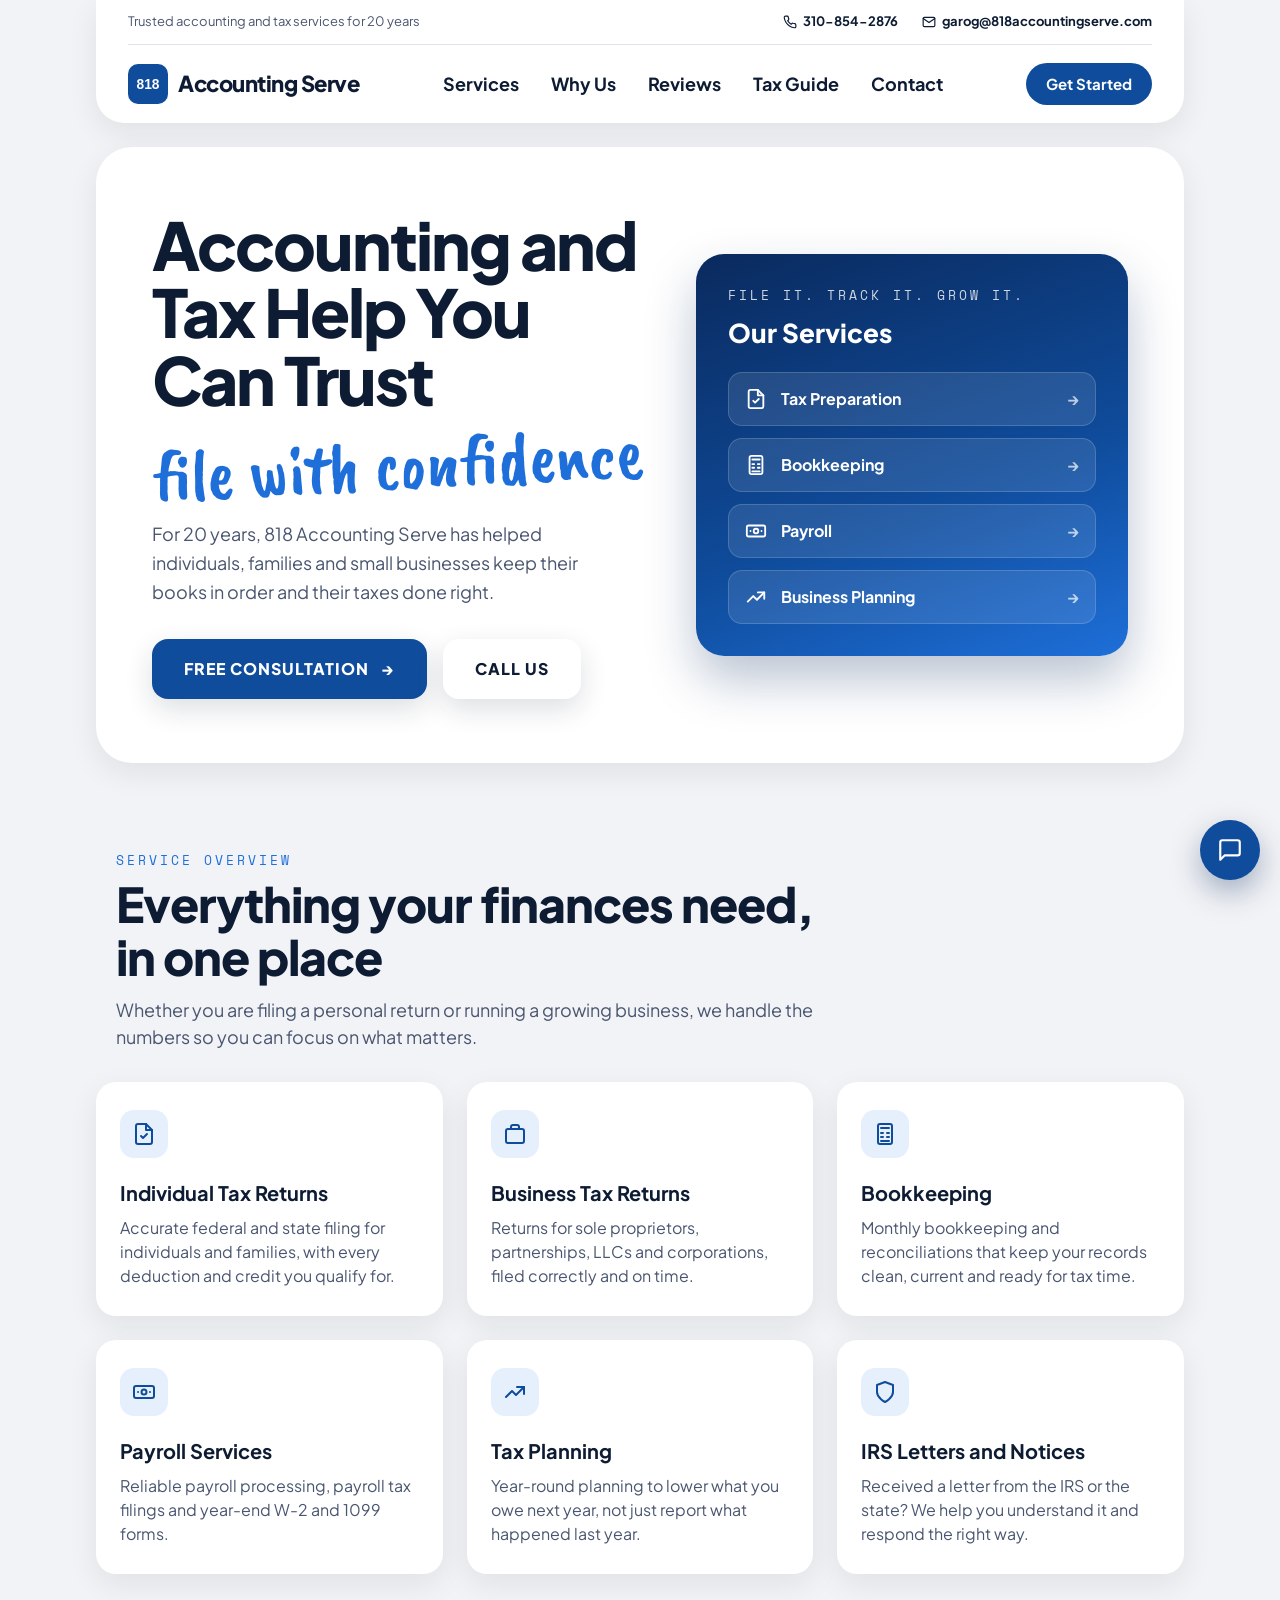
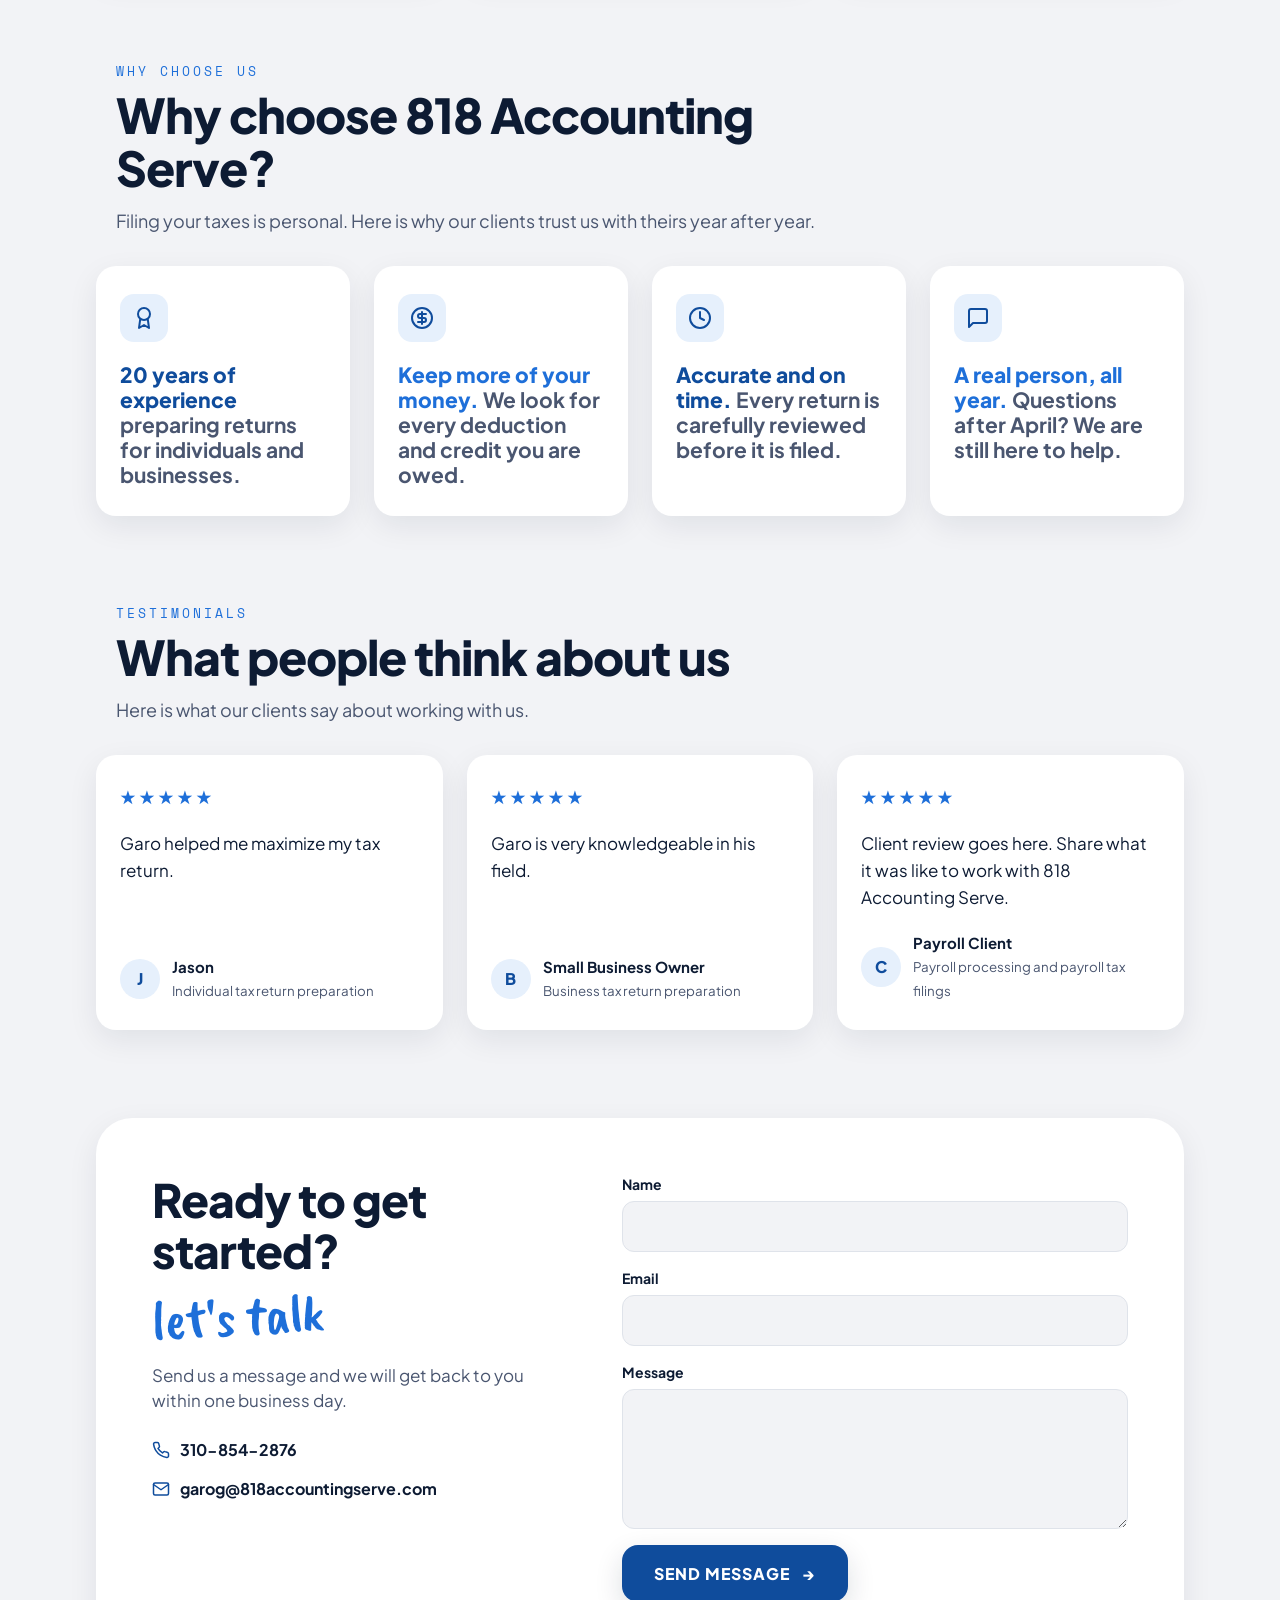
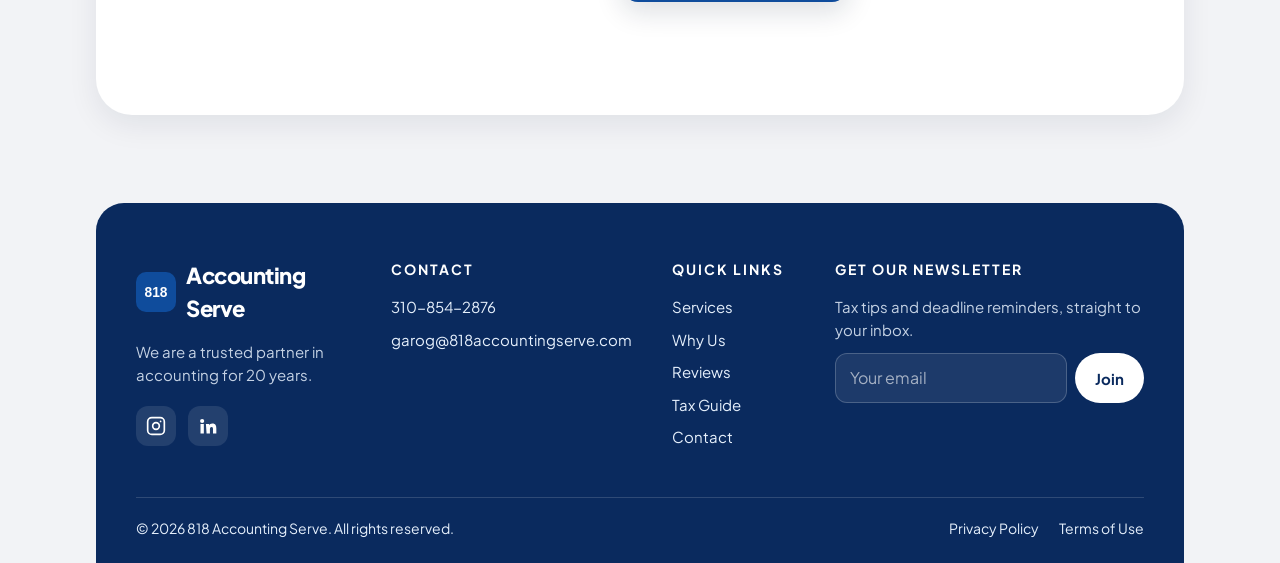
==== commit d9c1155b: "landing page  work" ====
--- a/index.html
+++ b/index.html
@@ -52,7 +52,7 @@
         <div class="script">file with confidence</div>
         <p>For 20 years, 818 Accounting Serve has helped individuals, families and small businesses keep their books in order and their taxes done right.</p>
         <div class="hero-actions">
-          <a class="btn primary" href="pages/contact.html">Free Consultation <span aria-hidden="true">&rarr;</span></a>
+          <a class="btn primary" href="pages/consultation.html">Free Consultation <span aria-hidden="true">&rarr;</span></a>
           <a class="btn" href="tel:+13108542876">Call Us</a>
         </div>
       </div>
@@ -146,7 +146,7 @@
     </section>
 
     <!-- Testimonials -->
-    <!-- PLACEHOLDER: replace these with real client reviews (with permission) before launch. -->
+    <!-- Reviews must be real client quotes, used with permission. Replace "Client Name" with how each client agreed to be named. The third card is still a placeholder. -->
     <section class="section" id="reviews">
       <div class="section-head">
         <div class="eyebrow">Testimonials</div>
@@ -156,26 +156,26 @@
       <div class="grid three">
         <div class="card quote">
           <div class="stars" aria-label="5 out of 5 stars">&#9733;&#9733;&#9733;&#9733;&#9733;</div>
-          <blockquote>"Client review goes here. Share what it was like to work with 818 Accounting Serve."</blockquote>
+          <blockquote>Garo helped me maximize my tax return.</blockquote>
           <div class="who">
-            <div class="avatar">A</div>
-            <div><strong>Client Name</strong><small>Individual Tax Client</small></div>
+            <div class="avatar">J</div>
+            <div><strong>Jason</strong><small>Individual tax return preparation</small></div>
           </div>
         </div>
         <div class="card quote">
           <div class="stars" aria-label="5 out of 5 stars">&#9733;&#9733;&#9733;&#9733;&#9733;</div>
-          <blockquote>"Client review goes here. Share what it was like to work with 818 Accounting Serve."</blockquote>
+          <blockquote>Garo is very knowledgeable in his field.</blockquote>
           <div class="who">
             <div class="avatar">B</div>
-            <div><strong>Client Name</strong><small>Small Business Owner</small></div>
+            <div><strong>Small Business Owner</strong><small>Business tax return preparation</small></div>
           </div>
         </div>
         <div class="card quote">
           <div class="stars" aria-label="5 out of 5 stars">&#9733;&#9733;&#9733;&#9733;&#9733;</div>
-          <blockquote>"Client review goes here. Share what it was like to work with 818 Accounting Serve."</blockquote>
+          <blockquote>Client review goes here. Share what it was like to work with 818 Accounting Serve.</blockquote>
           <div class="who">
             <div class="avatar">C</div>
-            <div><strong>Client Name</strong><small>Payroll Client</small></div>
+            <div><strong>Payroll Client</strong><small>Payroll processing and payroll tax filings</small></div>
           </div>
         </div>
       </div>
@@ -270,5 +270,6 @@
   </div>
 
   <script src="src/js/main.js"></script>
+  <script src="src/js/chat.js"></script>
 </body>
 </html>
--- a/src/css/styles.css
+++ b/src/css/styles.css
@@ -400,6 +400,259 @@
 #preparer td:first-child { white-space: normal; }
 .guide .disclaimer { font-size: 14px; margin-top: 16px; }
 
+/* ---------- Chat assistant ---------- */
+.chat { position: fixed; right: 20px; bottom: 20px; z-index: 50; }
+.chat-toggle {
+  width: 60px;
+  height: 60px;
+  border-radius: 50%;
+  border: 0;
+  background: var(--blue-700);
+  color: var(--white);
+  box-shadow: 0 12px 30px rgba(10, 42, 94, 0.35);
+  display: grid;
+  place-items: center;
+  cursor: pointer;
+}
+.chat-toggle:hover { background: var(--blue-500); }
+.chat-toggle svg { width: 26px; height: 26px; }
+.chat-panel {
+  position: absolute;
+  right: 0;
+  bottom: 76px;
+  width: 360px;
+  max-width: calc(100vw - 32px);
+  height: 520px;
+  max-height: calc(100vh - 120px);
+  background: var(--white);
+  border-radius: var(--radius);
+  box-shadow: 0 24px 60px rgba(13, 27, 51, 0.25);
+  display: flex;
+  flex-direction: column;
+  overflow: hidden;
+}
+.chat-panel[hidden] { display: none; }
+.chat-head {
+  display: flex;
+  justify-content: space-between;
+  align-items: center;
+  gap: 12px;
+  padding: 16px 18px;
+  background: var(--blue-700);
+  color: var(--white);
+}
+.chat-head strong { display: block; font-size: 16px; }
+.chat-head small { font-size: 12px; opacity: 0.85; }
+.chat-actions { display: flex; align-items: center; gap: 4px; }
+.chat-close,
+.chat-expand {
+  width: 36px;
+  height: 36px;
+  border-radius: 10px;
+  background: none;
+  border: 0;
+  color: var(--white);
+  font-size: 28px;
+  line-height: 1;
+  cursor: pointer;
+  display: grid;
+  place-items: center;
+}
+.chat-close:hover,
+.chat-expand:hover { background: rgba(255, 255, 255, 0.15); }
+.chat-expand svg { width: 18px; height: 18px; }
+.chat-expand .icon-shrink,
+.chat.fullscreen .chat-expand .icon-expand { display: none; }
+.chat.fullscreen .chat-expand .icon-shrink { display: block; }
+
+/* full screen chat */
+body.chat-locked { overflow: hidden; }
+.chat.fullscreen .chat-toggle { display: none; }
+.chat.fullscreen .chat-panel {
+  position: fixed;
+  inset: 0;
+  width: 100%;
+  max-width: none;
+  height: 100%;
+  max-height: none;
+  border-radius: 0;
+}
+.chat.fullscreen .chat-log,
+.chat.fullscreen .chat-form,
+.chat.fullscreen .chat-note {
+  width: 100%;
+  max-width: 820px;
+  margin: 0 auto;
+}
+.chat.fullscreen .chat-log { padding: 24px 16px; }
+.chat.fullscreen .chat-msg { font-size: 16px; }
+.chat.fullscreen .chat-form { border-top: 0; padding: 16px; }
+.chat-log {
+  flex: 1;
+  overflow-y: auto;
+  padding: 16px;
+  display: flex;
+  flex-direction: column;
+  gap: 10px;
+  background: var(--page);
+}
+.chat-msg {
+  max-width: 85%;
+  padding: 10px 14px;
+  border-radius: 14px;
+  font-size: 15px;
+  line-height: 1.5;
+  white-space: pre-wrap;
+}
+.chat-msg.assistant { align-self: flex-start; background: var(--white); border: 1px solid var(--line); }
+.chat-msg.user { align-self: flex-end; background: var(--blue-700); color: var(--white); }
+.chat-msg.pending { color: var(--muted); font-style: italic; }
+.chat-form { display: flex; gap: 8px; padding: 12px; border-top: 1px solid var(--line); }
+.chat-form input {
+  flex: 1;
+  min-width: 0;
+  font: inherit;
+  padding: 10px 14px;
+  border-radius: 12px;
+  border: 1px solid var(--line);
+}
+.chat-form input:focus { outline: 2px solid var(--blue-500); border-color: transparent; }
+.chat-form .pill:disabled { opacity: 0.6; cursor: default; }
+.chat-note { font-size: 12px; color: var(--muted); padding: 0 14px 12px; }
+.chat-note a { color: var(--blue-700); font-weight: 700; }
+
+/* ---------- Free consultation questionnaire ---------- */
+.quiz {
+  max-width: 760px;
+  margin: 0 auto;
+  background: var(--white);
+  border-radius: 36px;
+  box-shadow: var(--shadow);
+  padding: 48px 56px;
+  overflow: hidden;
+}
+.quiz-top { display: flex; justify-content: space-between; align-items: baseline; gap: 16px; }
+.quiz-count { font-family: "Space Mono", monospace; font-size: 13px; color: var(--muted); white-space: nowrap; }
+.quiz-progress { height: 8px; border-radius: 99px; background: var(--blue-100); margin: 14px 0 36px; overflow: hidden; }
+.quiz-progress span {
+  display: block;
+  height: 100%;
+  width: 0;
+  border-radius: inherit;
+  background: linear-gradient(90deg, var(--blue-700), var(--blue-500));
+  transition: width 0.45s ease;
+}
+.quiz fieldset { border: 0; min-width: 0; }
+.quiz legend { padding: 0; }
+.quiz h1, .quiz h2 { font-size: clamp(26px, 4vw, 36px); font-weight: 800; letter-spacing: -0.5px; line-height: 1.15; margin-bottom: 10px; }
+.step-lead { color: var(--muted); font-size: 17px; margin-bottom: 24px; }
+.step-lead a { color: var(--blue-700); font-weight: 700; text-decoration: underline; }
+
+.step { display: none; }
+.step.is-active { display: block; animation: step-in 0.45s cubic-bezier(0.2, 0.8, 0.2, 1); }
+.step.is-active.from-left { animation-name: step-in-left; }
+@keyframes step-in { from { opacity: 0; transform: translateX(48px); } to { opacity: 1; transform: none; } }
+@keyframes step-in-left { from { opacity: 0; transform: translateX(-48px); } to { opacity: 1; transform: none; } }
+.step.is-active .choice { animation: choice-in 0.4s ease backwards; }
+.step.is-active .choice:nth-child(2) { animation-delay: 0.05s; }
+.step.is-active .choice:nth-child(3) { animation-delay: 0.1s; }
+.step.is-active .choice:nth-child(4) { animation-delay: 0.15s; }
+.step.is-active .choice:nth-child(5) { animation-delay: 0.2s; }
+.step.is-active .choice:nth-child(6) { animation-delay: 0.25s; }
+.step.is-active .choice:nth-child(7) { animation-delay: 0.3s; }
+@keyframes choice-in { from { opacity: 0; transform: translateY(12px); } to { opacity: 1; transform: none; } }
+
+.choices { display: grid; grid-template-columns: 1fr 1fr; gap: 12px; }
+.choice { position: relative; cursor: pointer; }
+.choice input { position: absolute; opacity: 0; pointer-events: none; }
+.choice span {
+  display: block;
+  height: 100%;
+  padding: 18px 20px 18px 52px;
+  border: 2px solid var(--line);
+  border-radius: 16px;
+  font-weight: 700;
+  transition: border-color 0.2s ease, background 0.2s ease, transform 0.2s ease;
+}
+.choice span::before {
+  content: "";
+  position: absolute;
+  left: 20px;
+  top: 21px;
+  width: 18px;
+  height: 18px;
+  border: 2px solid var(--line);
+  border-radius: 50%;
+  background: var(--white);
+  transition: all 0.2s ease;
+}
+.choice input[type="checkbox"] + span::before { border-radius: 6px; }
+.choice small { display: block; font-weight: 500; font-size: 14px; color: var(--muted); margin-top: 2px; }
+.choice:hover span { border-color: var(--blue-300); transform: translateY(-2px); }
+.choice input:checked + span { border-color: var(--blue-500); background: var(--blue-100); }
+.choice input:checked + span::before { border-color: var(--blue-500); background: var(--blue-500); box-shadow: inset 0 0 0 3px var(--white); }
+.choice input:focus-visible + span { outline: 2px solid var(--blue-500); outline-offset: 2px; }
+
+.income-value { display: block; font-size: clamp(40px, 7vw, 56px); font-weight: 800; color: var(--blue-700); letter-spacing: -1px; margin-bottom: 12px; }
+.slider {
+  --fill: 15%;
+  -webkit-appearance: none;
+  appearance: none;
+  width: 100%;
+  height: 10px;
+  border-radius: 99px;
+  background: linear-gradient(90deg, var(--blue-500) var(--fill), var(--blue-100) var(--fill));
+  cursor: pointer;
+}
+.slider::-webkit-slider-thumb {
+  -webkit-appearance: none;
+  width: 30px;
+  height: 30px;
+  border-radius: 50%;
+  background: var(--white);
+  border: 4px solid var(--blue-700);
+  box-shadow: 0 4px 14px rgba(13, 27, 51, 0.25);
+  transition: transform 0.15s ease;
+}
+.slider::-moz-range-thumb {
+  width: 22px;
+  height: 22px;
+  border-radius: 50%;
+  background: var(--white);
+  border: 4px solid var(--blue-700);
+  box-shadow: 0 4px 14px rgba(13, 27, 51, 0.25);
+}
+.slider:active::-webkit-slider-thumb { transform: scale(1.15); }
+.slider:focus-visible { outline: 2px solid var(--blue-500); outline-offset: 6px; }
+.slider-scale { display: flex; justify-content: space-between; font-size: 13px; color: var(--muted); margin: 8px 0 24px; }
+.estimate { display: grid; grid-template-columns: repeat(3, 1fr); gap: 12px; }
+.estimate div { background: var(--page); border-radius: 16px; padding: 16px; }
+.estimate small { display: block; font-size: 13px; color: var(--muted); }
+.estimate strong { font-size: 24px; font-weight: 800; color: var(--ink); }
+.estimate-note { font-size: 13px; color: var(--muted); margin-top: 10px; }
+
+.quiz .form .optional { font-weight: 500; color: var(--muted); }
+.step-actions { margin-top: 28px; display: flex; justify-content: flex-end; }
+.quiz-error { color: #b42318; font-weight: 700; font-size: 14px; min-height: 1.5em; margin-top: 12px; }
+.quiz-back {
+  background: none;
+  border: 0;
+  font: inherit;
+  font-weight: 700;
+  color: var(--muted);
+  cursor: pointer;
+  padding: 6px 0;
+}
+.quiz-back:hover { color: var(--blue-500); }
+.step[data-step="done"] { text-align: center; }
+.step[data-step="done"] .script { font-size: clamp(40px, 6vw, 60px); }
+.step[data-step="done"] .step-actions { justify-content: center; }
+
+@media (prefers-reduced-motion: reduce) {
+  .step.is-active, .step.is-active .choice { animation: none; }
+  .quiz-progress span, .choice span { transition: none; }
+}
+
 /* ---------- Responsive ---------- */
 @media (max-width: 960px) {
   .menu { display: none; }
@@ -418,6 +671,9 @@
   .why .card { min-height: 0; }
   .toc { padding: 24px 20px; }
   .toc ol { columns: 1; }
+  .quiz { padding: 32px 20px; border-radius: 28px; }
+  .choices, .estimate { grid-template-columns: 1fr; }
+  .estimate div { display: flex; justify-content: space-between; align-items: center; }
   .section-head { padding-left: 4px; }
   .footer { padding: 40px 20px 24px; }
 }
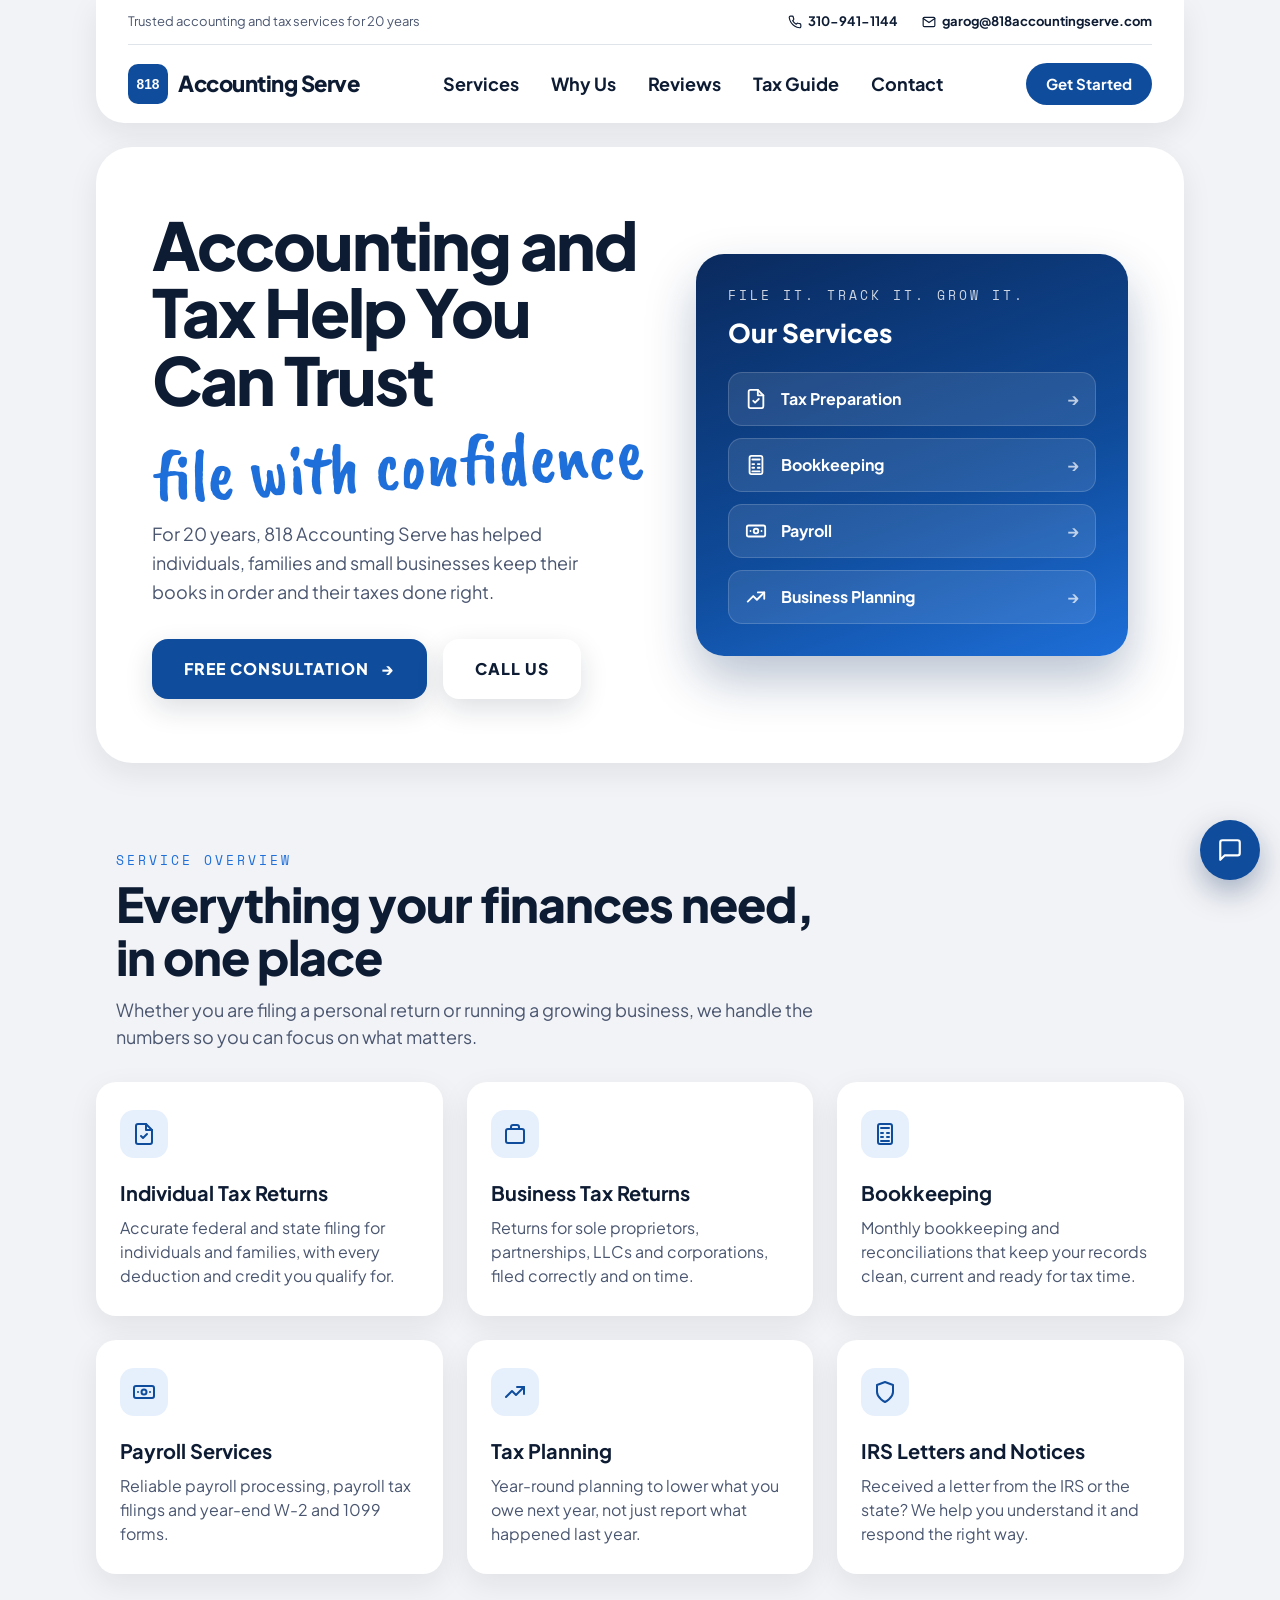
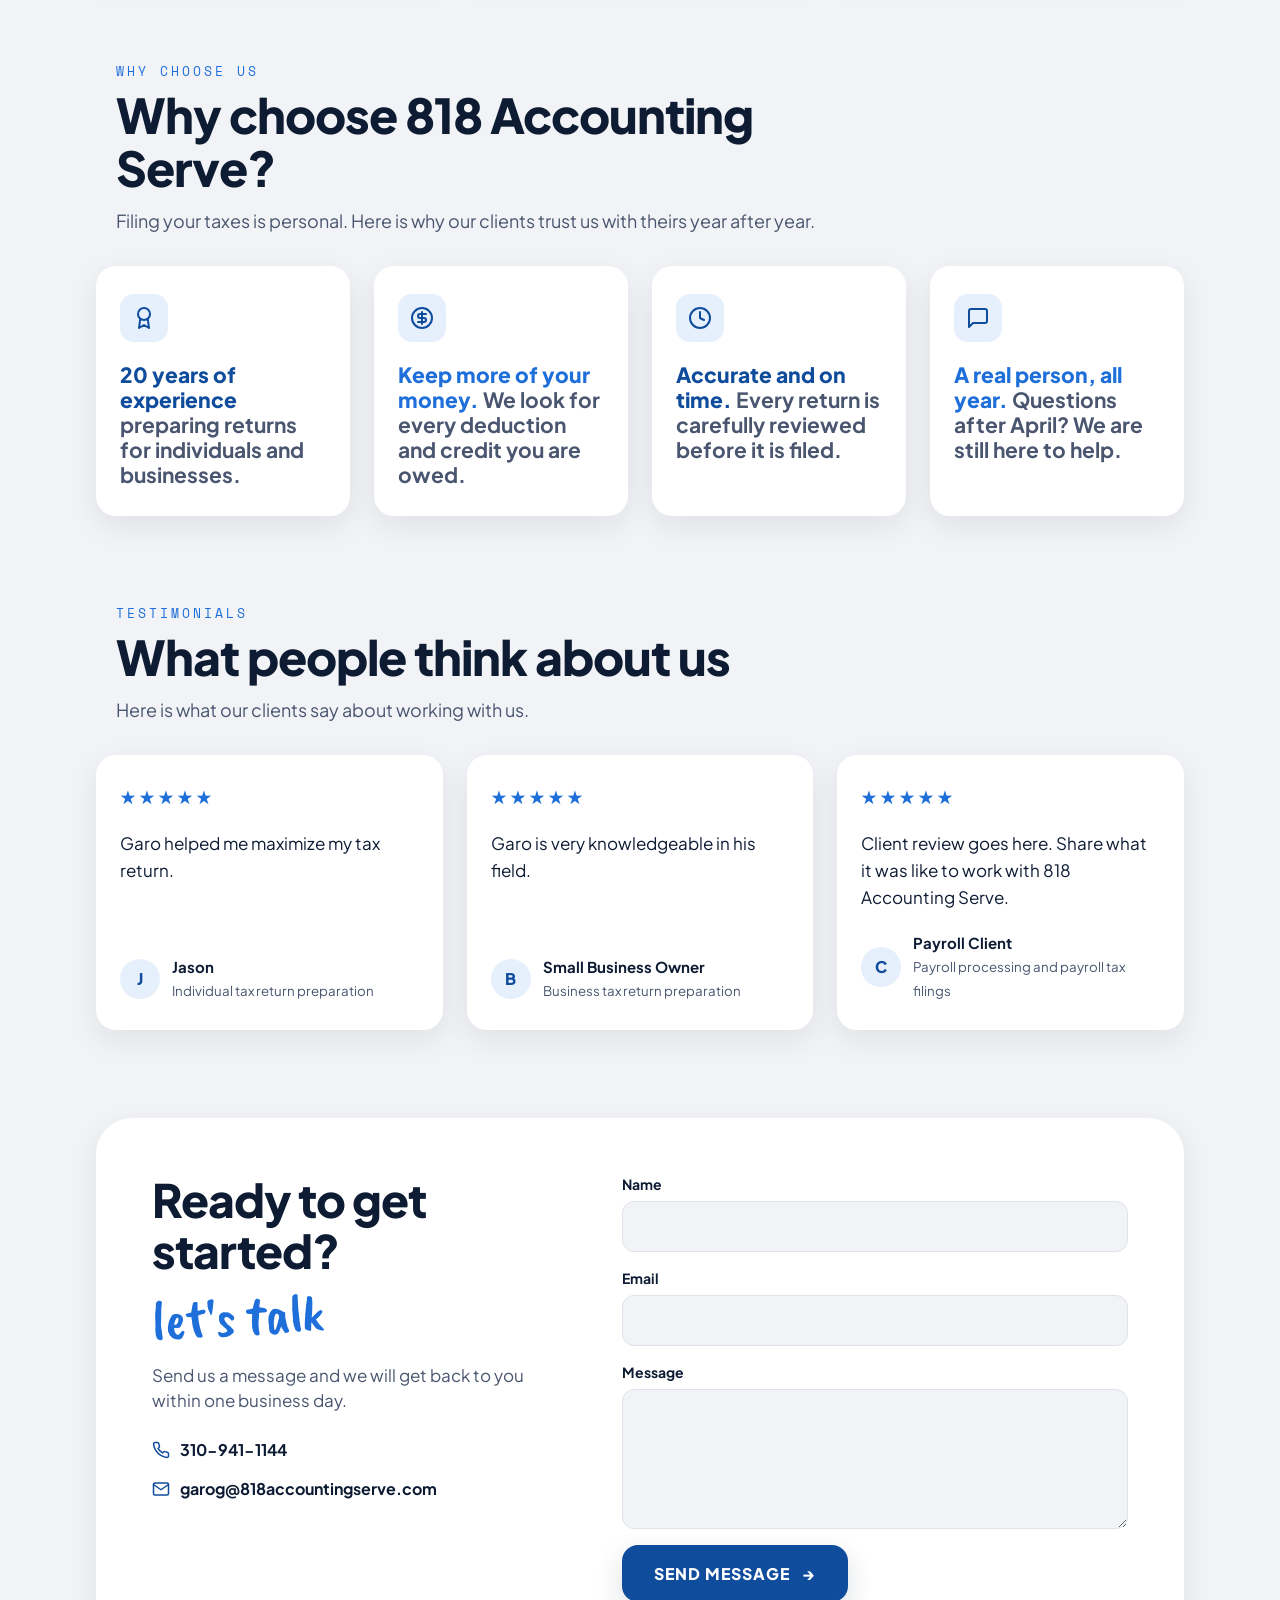
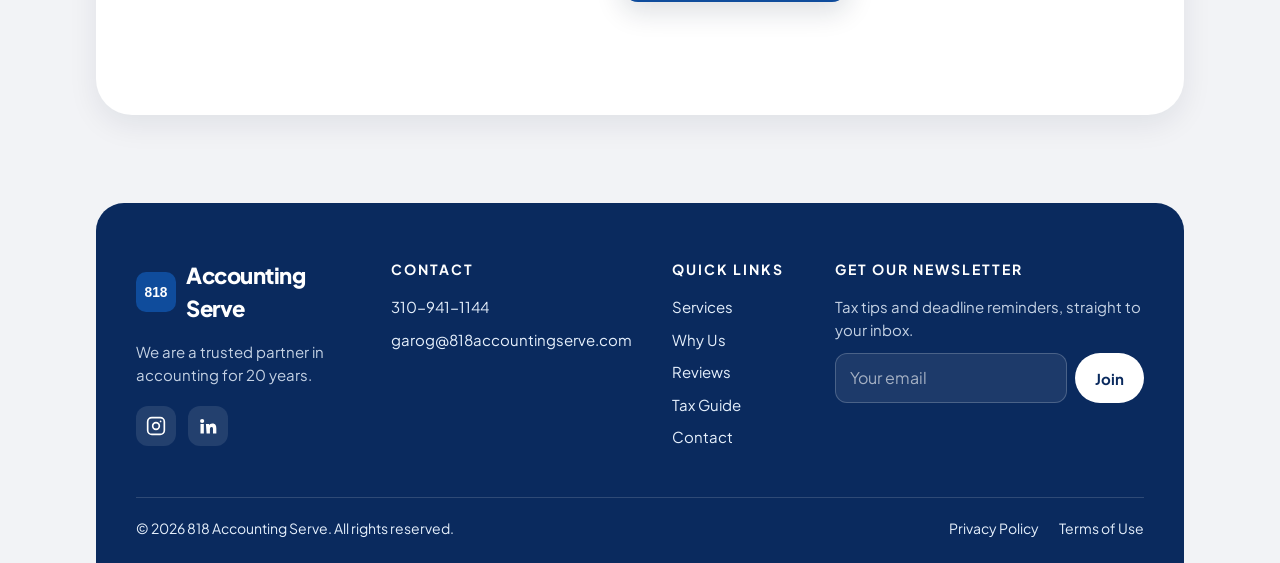
==== commit b1d29c98: "landing page" ====
--- a/index.html
+++ b/index.html
@@ -19,9 +19,9 @@
       <div class="topbar">
         <span>Trusted accounting and tax services for 20 years</span>
         <div class="contact">
-          <a href="tel:+13108542876">
+          <a href="tel:+13109411144">
             <svg viewBox="0 0 24 24" fill="none" stroke="currentColor" stroke-width="2" stroke-linecap="round" stroke-linejoin="round"><path d="M22 16.9v3a2 2 0 0 1-2.2 2 19.8 19.8 0 0 1-8.6-3.1 19.5 19.5 0 0 1-6-6A19.8 19.8 0 0 1 2.1 4.2 2 2 0 0 1 4.1 2h3a2 2 0 0 1 2 1.7c.1 1 .4 1.9.7 2.8a2 2 0 0 1-.5 2.1L8 9.9a16 16 0 0 0 6 6l1.3-1.3a2 2 0 0 1 2.1-.4c.9.3 1.8.6 2.8.7a2 2 0 0 1 1.7 2z"/></svg>
-            310-854-2876
+            310-941-1144
           </a>
           <a href="mailto:garog@818accountingserve.com">
             <svg viewBox="0 0 24 24" fill="none" stroke="currentColor" stroke-width="2" stroke-linecap="round" stroke-linejoin="round"><rect x="2" y="4" width="20" height="16" rx="2"/><path d="m22 6-10 7L2 6"/></svg>
@@ -53,7 +53,7 @@
         <p>For 20 years, 818 Accounting Serve has helped individuals, families and small businesses keep their books in order and their taxes done right.</p>
         <div class="hero-actions">
           <a class="btn primary" href="pages/consultation.html">Free Consultation <span aria-hidden="true">&rarr;</span></a>
-          <a class="btn" href="tel:+13108542876">Call Us</a>
+          <a class="btn" href="tel:+13109411144">Call Us</a>
         </div>
       </div>
 
@@ -189,9 +189,9 @@
           <div class="script">let's talk</div>
           <p>Send us a message and we will get back to you within one business day.</p>
           <ul class="details">
-            <li><a href="tel:+13108542876">
+            <li><a href="tel:+13109411144">
               <svg viewBox="0 0 24 24" fill="none" stroke="currentColor" stroke-width="2" stroke-linecap="round" stroke-linejoin="round"><path d="M22 16.9v3a2 2 0 0 1-2.2 2 19.8 19.8 0 0 1-8.6-3.1 19.5 19.5 0 0 1-6-6A19.8 19.8 0 0 1 2.1 4.2 2 2 0 0 1 4.1 2h3a2 2 0 0 1 2 1.7c.1 1 .4 1.9.7 2.8a2 2 0 0 1-.5 2.1L8 9.9a16 16 0 0 0 6 6l1.3-1.3a2 2 0 0 1 2.1-.4c.9.3 1.8.6 2.8.7a2 2 0 0 1 1.7 2z"/></svg>
-              310-854-2876</a></li>
+              310-941-1144</a></li>
             <li><a href="mailto:garog@818accountingserve.com">
               <svg viewBox="0 0 24 24" fill="none" stroke="currentColor" stroke-width="2" stroke-linecap="round" stroke-linejoin="round"><rect x="2" y="4" width="20" height="16" rx="2"/><path d="m22 6-10 7L2 6"/></svg>
               garog@818accountingserve.com</a></li>
@@ -236,7 +236,7 @@
         <div>
           <h4>Contact</h4>
           <ul>
-            <li><a href="tel:+13108542876">310-854-2876</a></li>
+            <li><a href="tel:+13109411144">310-941-1144</a></li>
             <li><a href="mailto:garog@818accountingserve.com">garog@818accountingserve.com</a></li>
           </ul>
         </div>
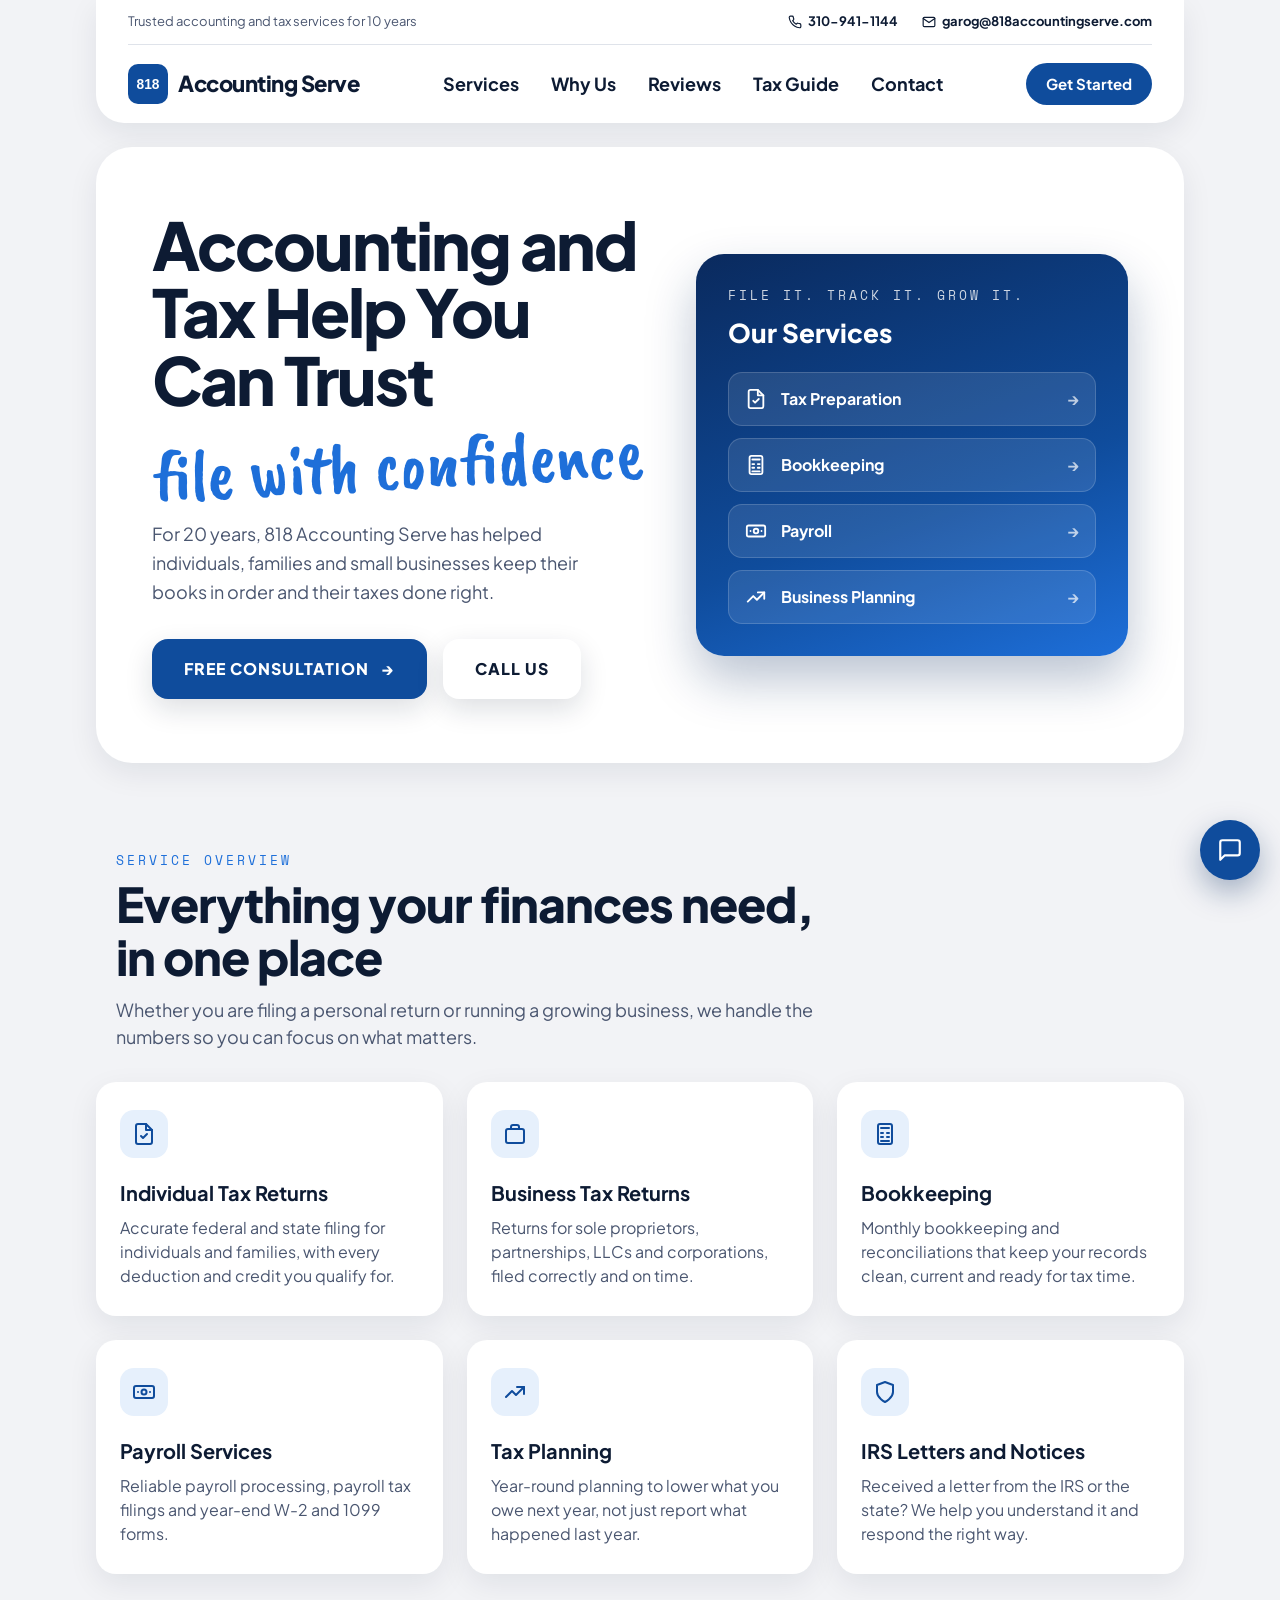
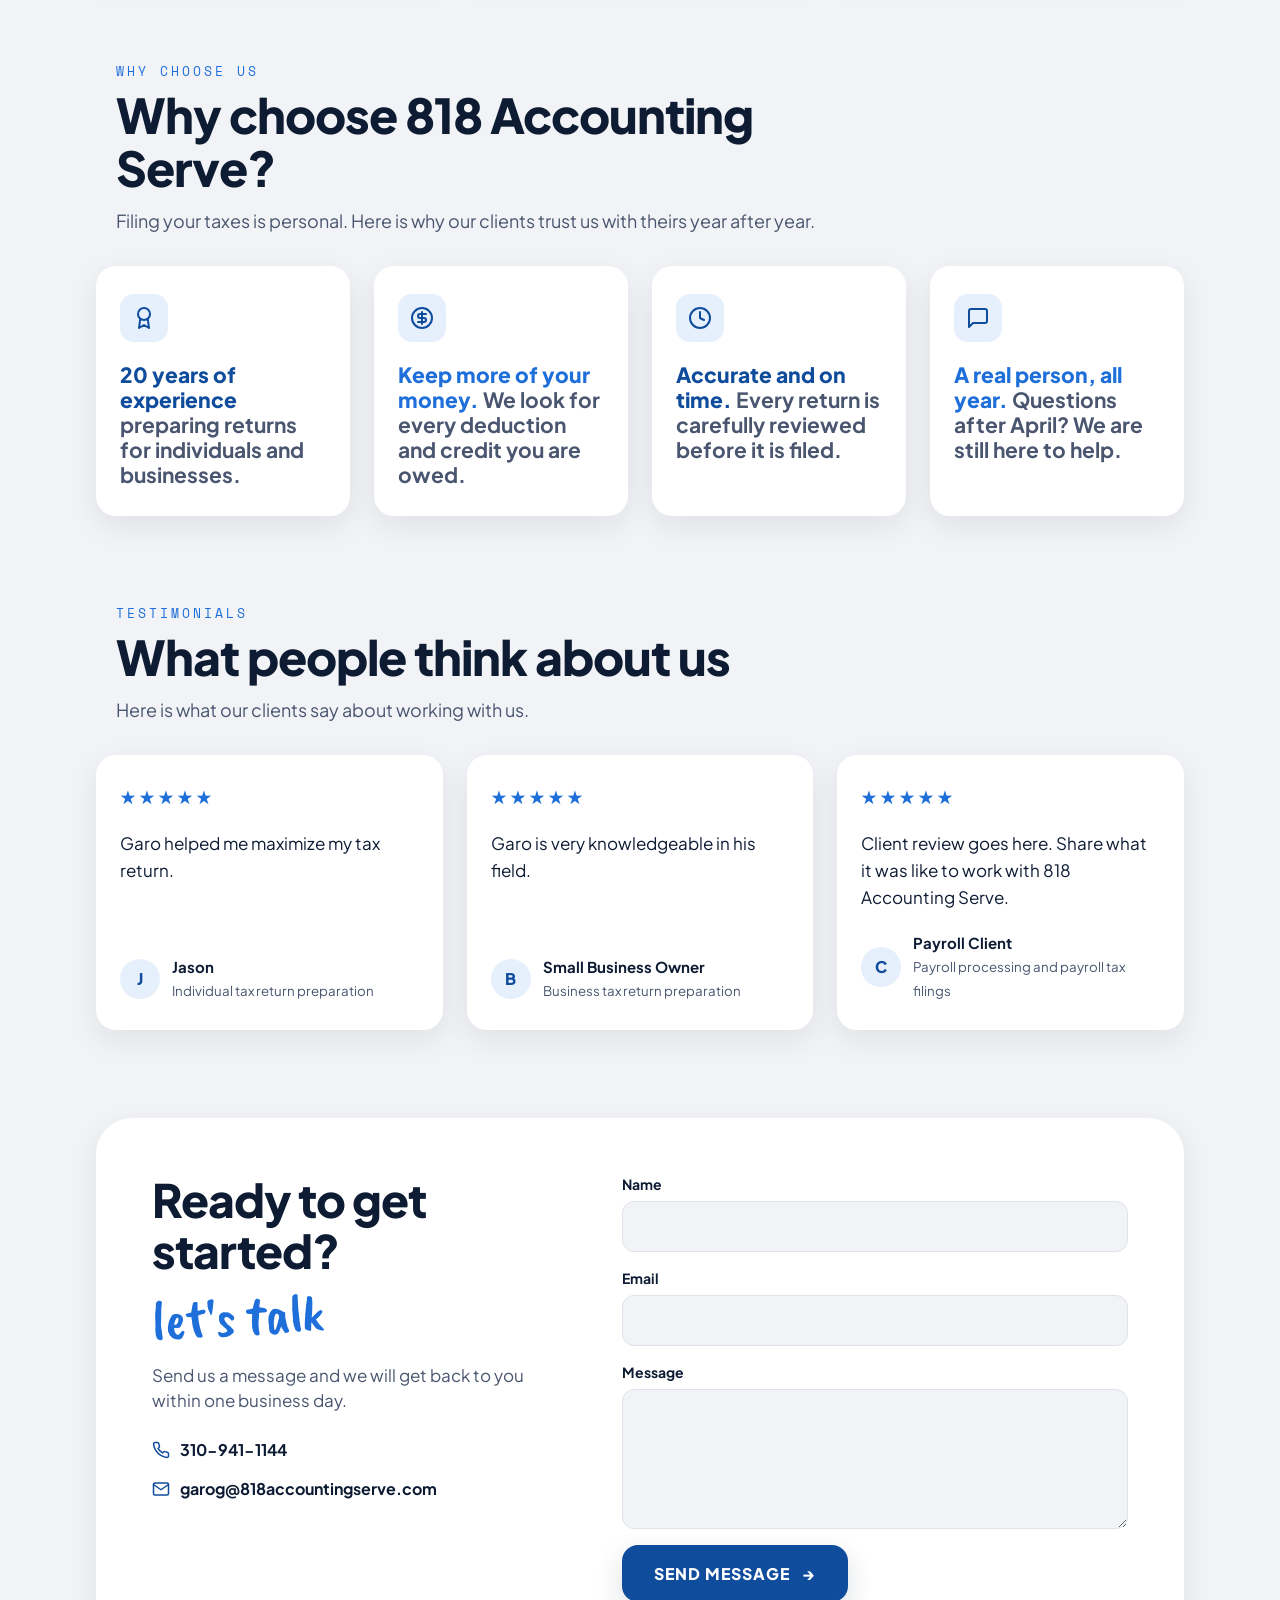
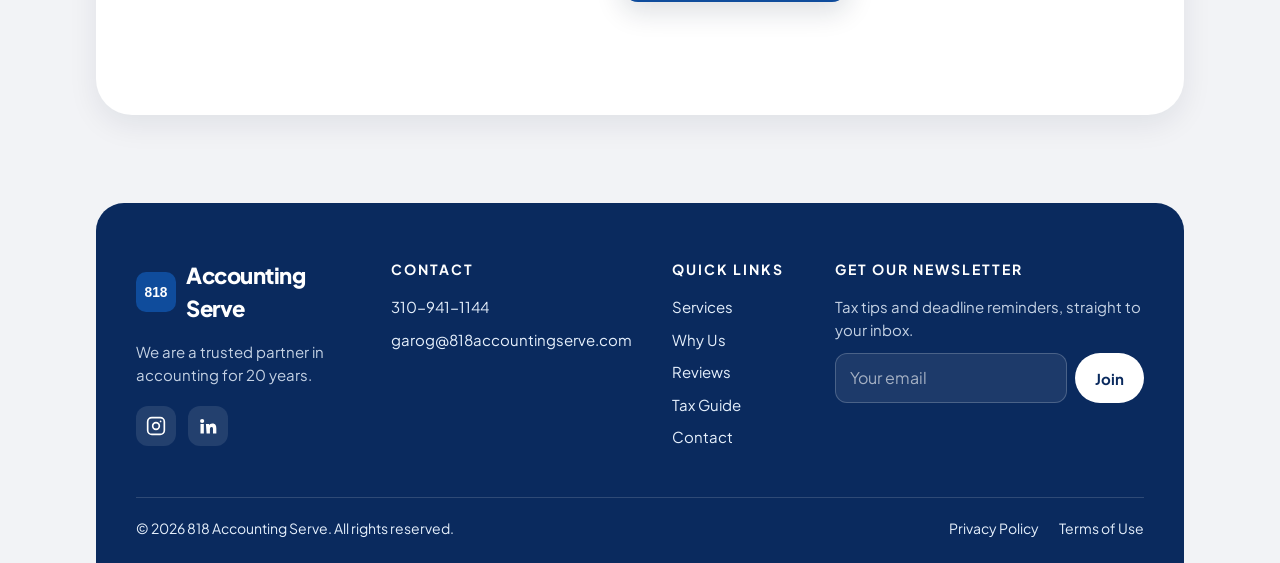
==== commit 7005161f: "landing page" ====
--- a/index.html
+++ b/index.html
@@ -17,7 +17,7 @@
     <!-- Header -->
     <header class="header">
       <div class="topbar">
-        <span>Trusted accounting and tax services for 20 years</span>
+        <span>Trusted accounting and tax services for 10 years</span>
         <div class="contact">
           <a href="tel:+13109411144">
             <svg viewBox="0 0 24 24" fill="none" stroke="currentColor" stroke-width="2" stroke-linecap="round" stroke-linejoin="round"><path d="M22 16.9v3a2 2 0 0 1-2.2 2 19.8 19.8 0 0 1-8.6-3.1 19.5 19.5 0 0 1-6-6A19.8 19.8 0 0 1 2.1 4.2 2 2 0 0 1 4.1 2h3a2 2 0 0 1 2 1.7c.1 1 .4 1.9.7 2.8a2 2 0 0 1-.5 2.1L8 9.9a16 16 0 0 0 6 6l1.3-1.3a2 2 0 0 1 2.1-.4c.9.3 1.8.6 2.8.7a2 2 0 0 1 1.7 2z"/></svg>
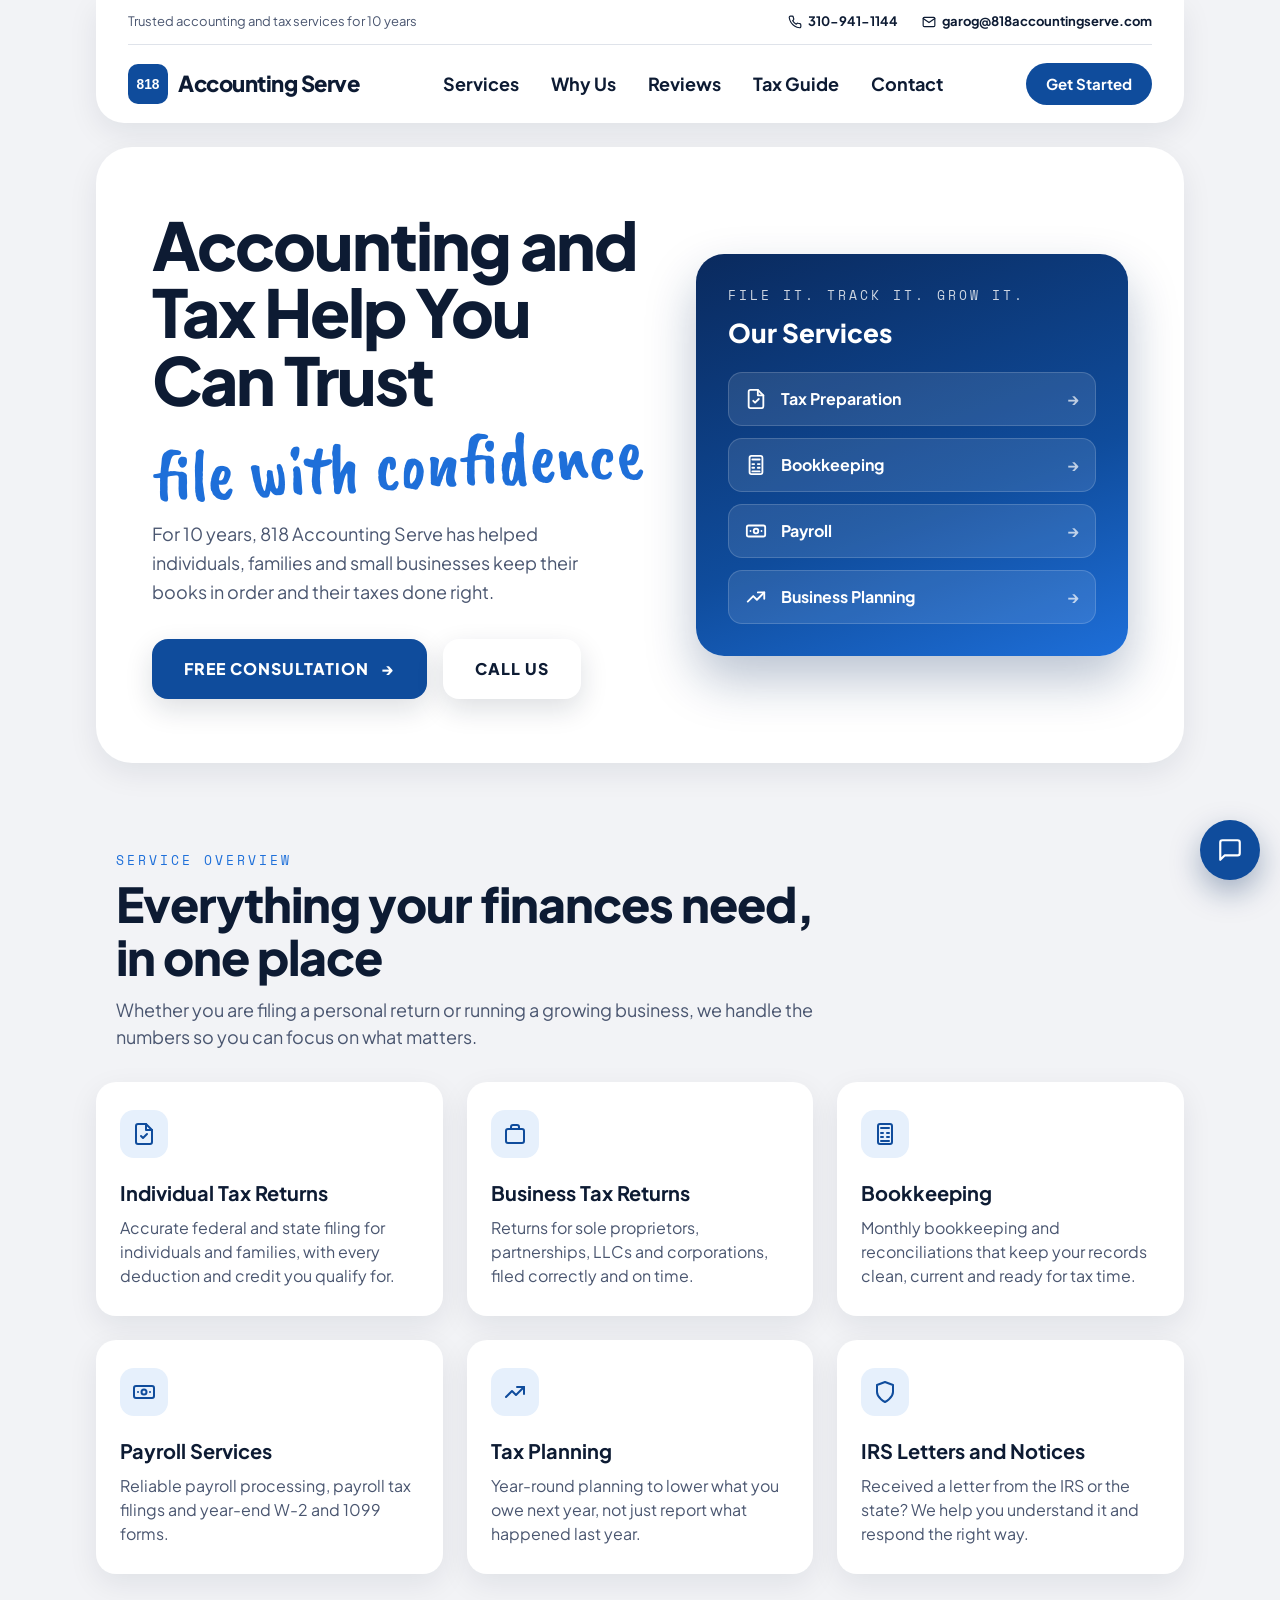
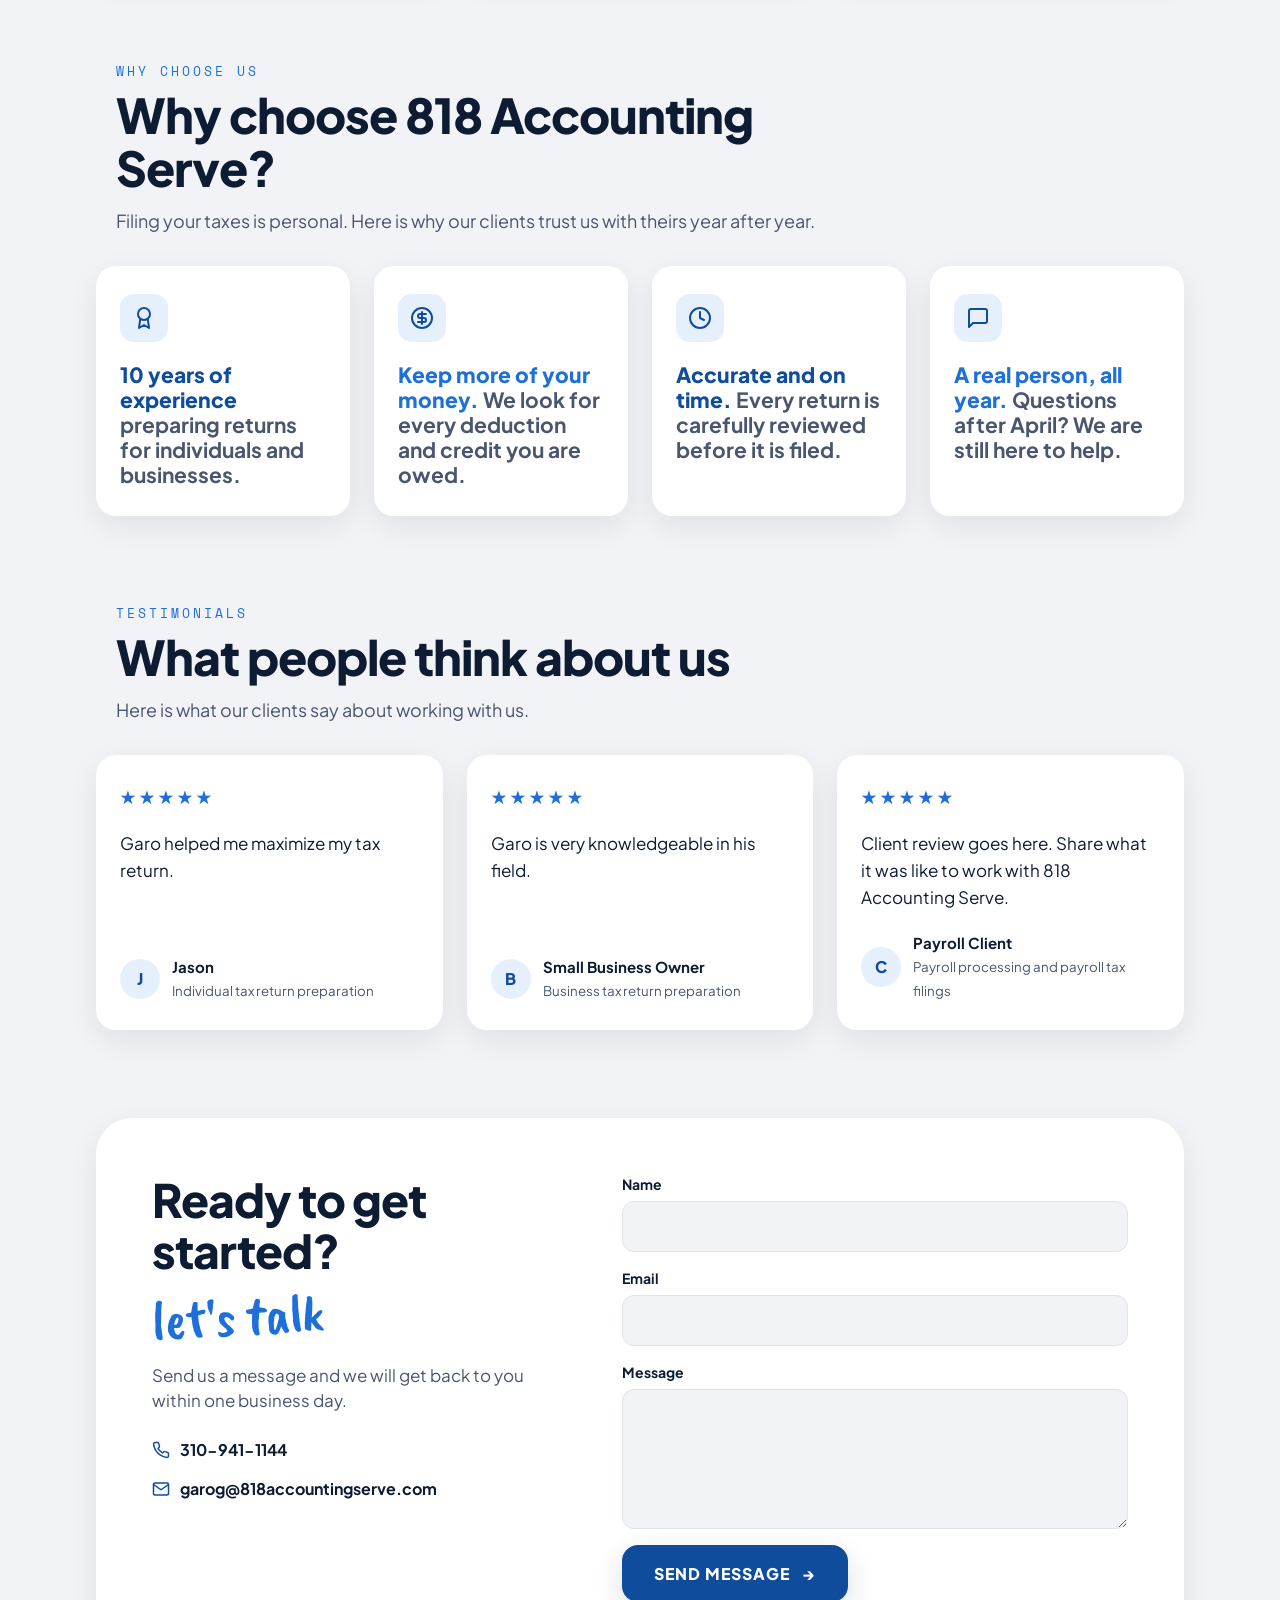
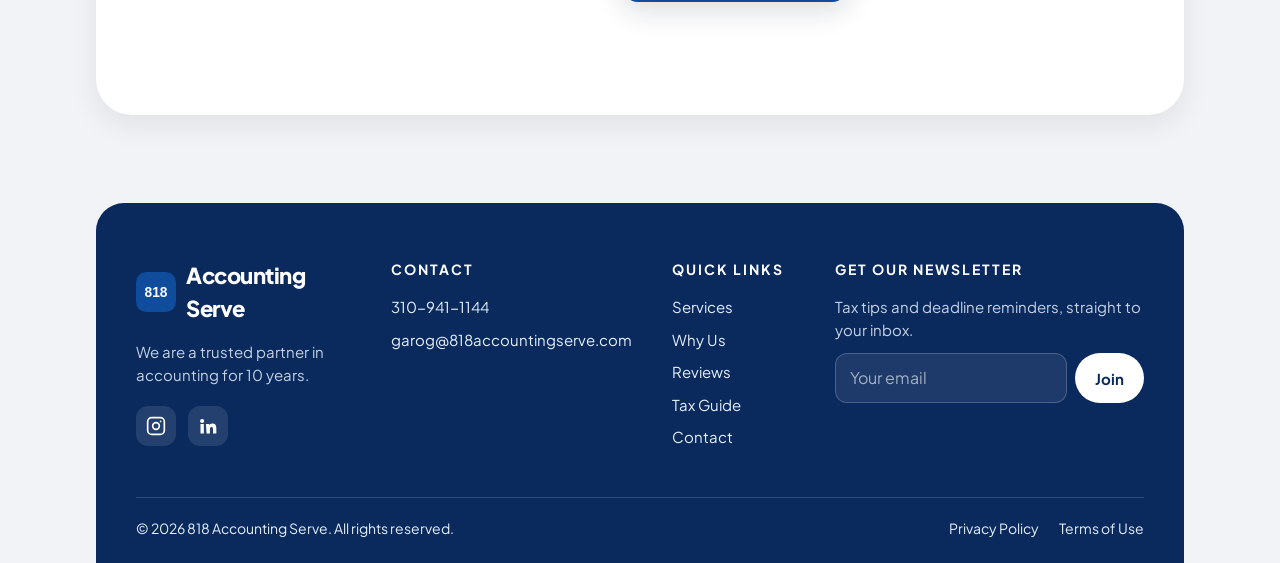
==== commit 5b759d25: "landing page" ====
--- a/index.html
+++ b/index.html
@@ -4,7 +4,7 @@
   <meta charset="UTF-8">
   <meta name="viewport" content="width=device-width, initial-scale=1.0">
   <title>818 Accounting Serve | Accounting and Tax Services</title>
-  <meta name="description" content="818 Accounting Serve. Trusted accounting, bookkeeping, payroll and tax preparation for individuals and businesses for 20 years.">
+  <meta name="description" content="818 Accounting Serve. Trusted accounting, bookkeeping, payroll and tax preparation for individuals and businesses for 10 years.">
   <link rel="icon" href="src/img/logo.svg" type="image/svg+xml">
   <link rel="preconnect" href="https://fonts.googleapis.com">
   <link rel="preconnect" href="https://fonts.gstatic.com" crossorigin>
@@ -50,7 +50,7 @@
       <div>
         <h1>Accounting and Tax Help You Can Trust</h1>
         <div class="script">file with confidence</div>
-        <p>For 20 years, 818 Accounting Serve has helped individuals, families and small businesses keep their books in order and their taxes done right.</p>
+        <p>For 10 years, 818 Accounting Serve has helped individuals, families and small businesses keep their books in order and their taxes done right.</p>
         <div class="hero-actions">
           <a class="btn primary" href="pages/consultation.html">Free Consultation <span aria-hidden="true">&rarr;</span></a>
           <a class="btn" href="tel:+13109411144">Call Us</a>
@@ -128,7 +128,7 @@
       <div class="grid four">
         <div class="card">
           <div class="icon"><svg viewBox="0 0 24 24" fill="none" stroke="currentColor" stroke-width="2" stroke-linecap="round" stroke-linejoin="round"><circle cx="12" cy="8" r="6"/><path d="M8.2 13.4 7 22l5-3 5 3-1.2-8.6"/></svg></div>
-          <p class="big"><b>20 years of experience</b> preparing returns for individuals and businesses.</p>
+          <p class="big"><b>10 years of experience</b> preparing returns for individuals and businesses.</p>
         </div>
         <div class="card">
           <div class="icon"><svg viewBox="0 0 24 24" fill="none" stroke="currentColor" stroke-width="2" stroke-linecap="round" stroke-linejoin="round"><circle cx="12" cy="12" r="10"/><path d="M16 8h-6a2 2 0 1 0 0 4h4a2 2 0 1 1 0 4H8M12 18V6"/></svg></div>
@@ -223,7 +223,7 @@
             <img src="src/img/logo.svg" alt="">
             Accounting Serve
           </a>
-          <p>We are a trusted partner in accounting for 20 years.</p>
+          <p>We are a trusted partner in accounting for 10 years.</p>
           <div class="social">
             <a href="https://www.instagram.com/" target="_blank" rel="noopener" aria-label="Instagram">
               <svg viewBox="0 0 24 24" fill="none" stroke="currentColor" stroke-width="2" stroke-linecap="round" stroke-linejoin="round"><rect x="2" y="2" width="20" height="20" rx="5"/><circle cx="12" cy="12" r="4"/><path d="M17.5 6.5h.01"/></svg>
